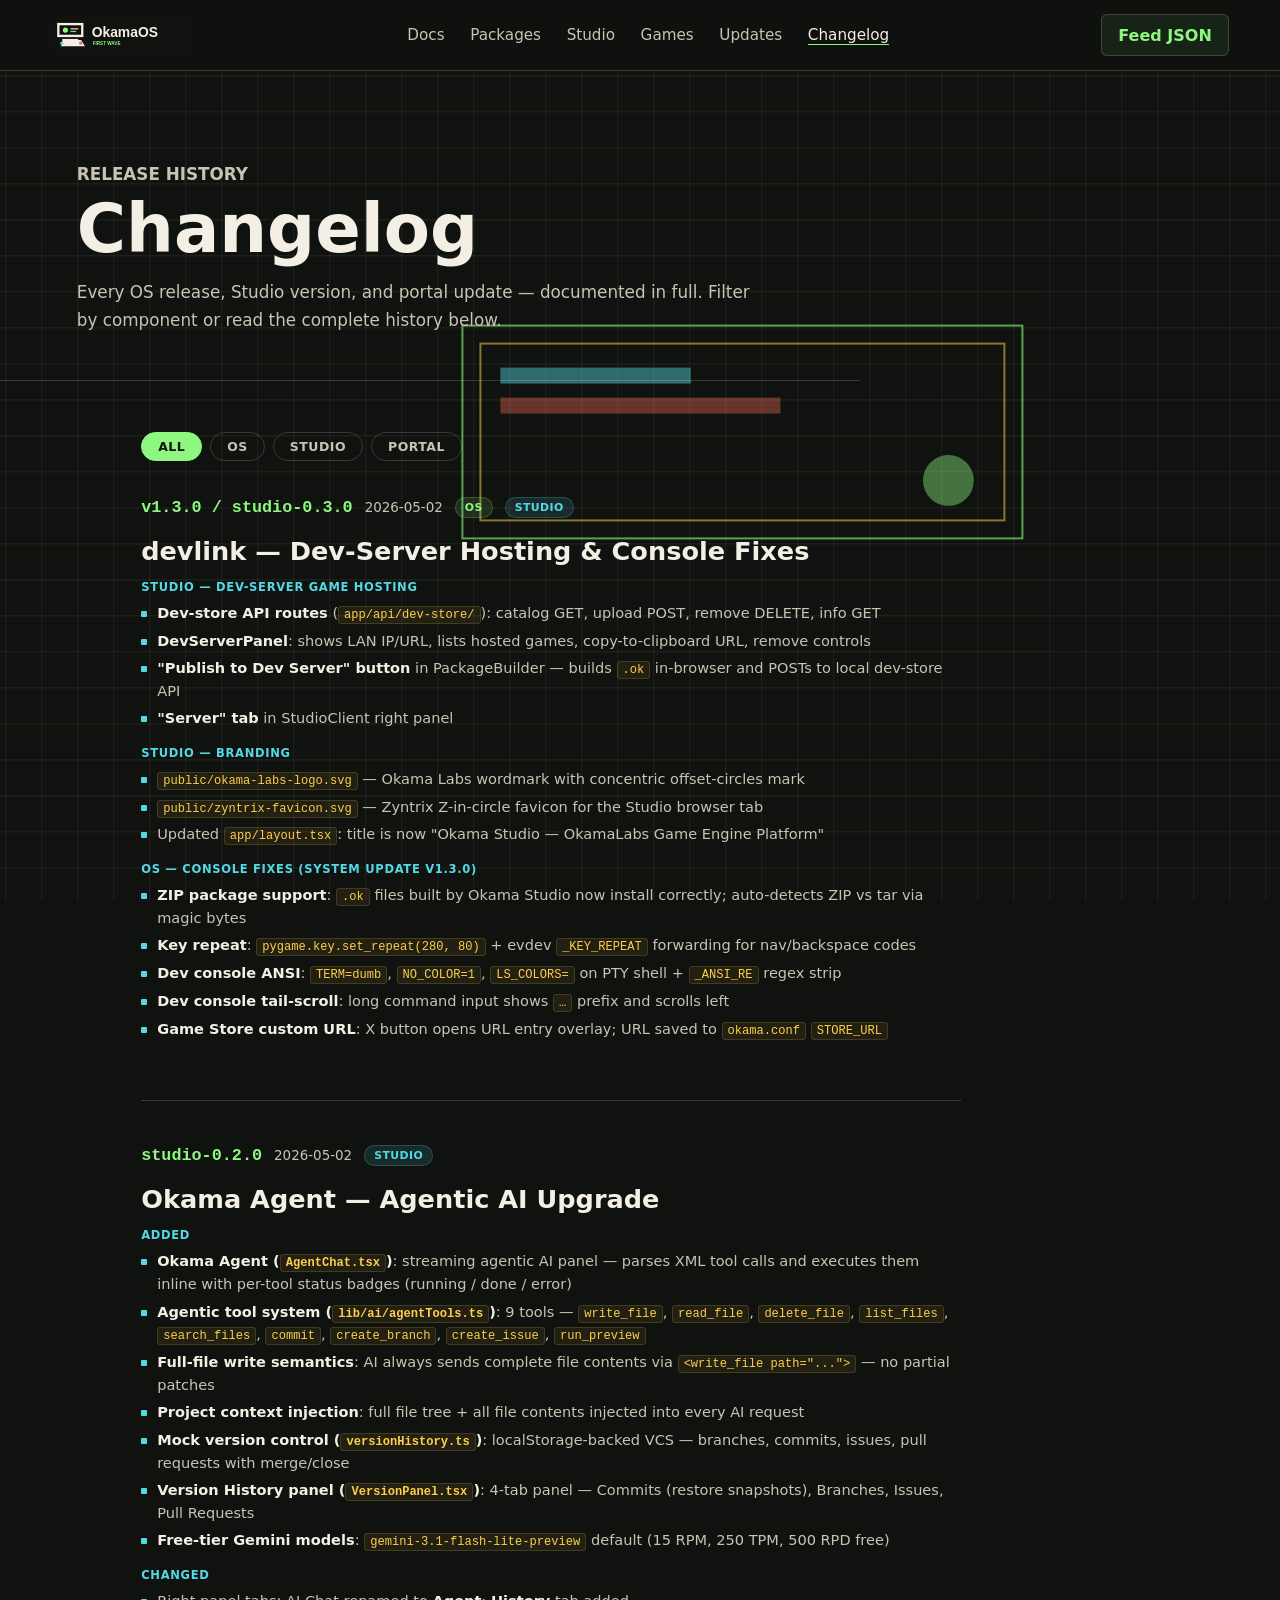
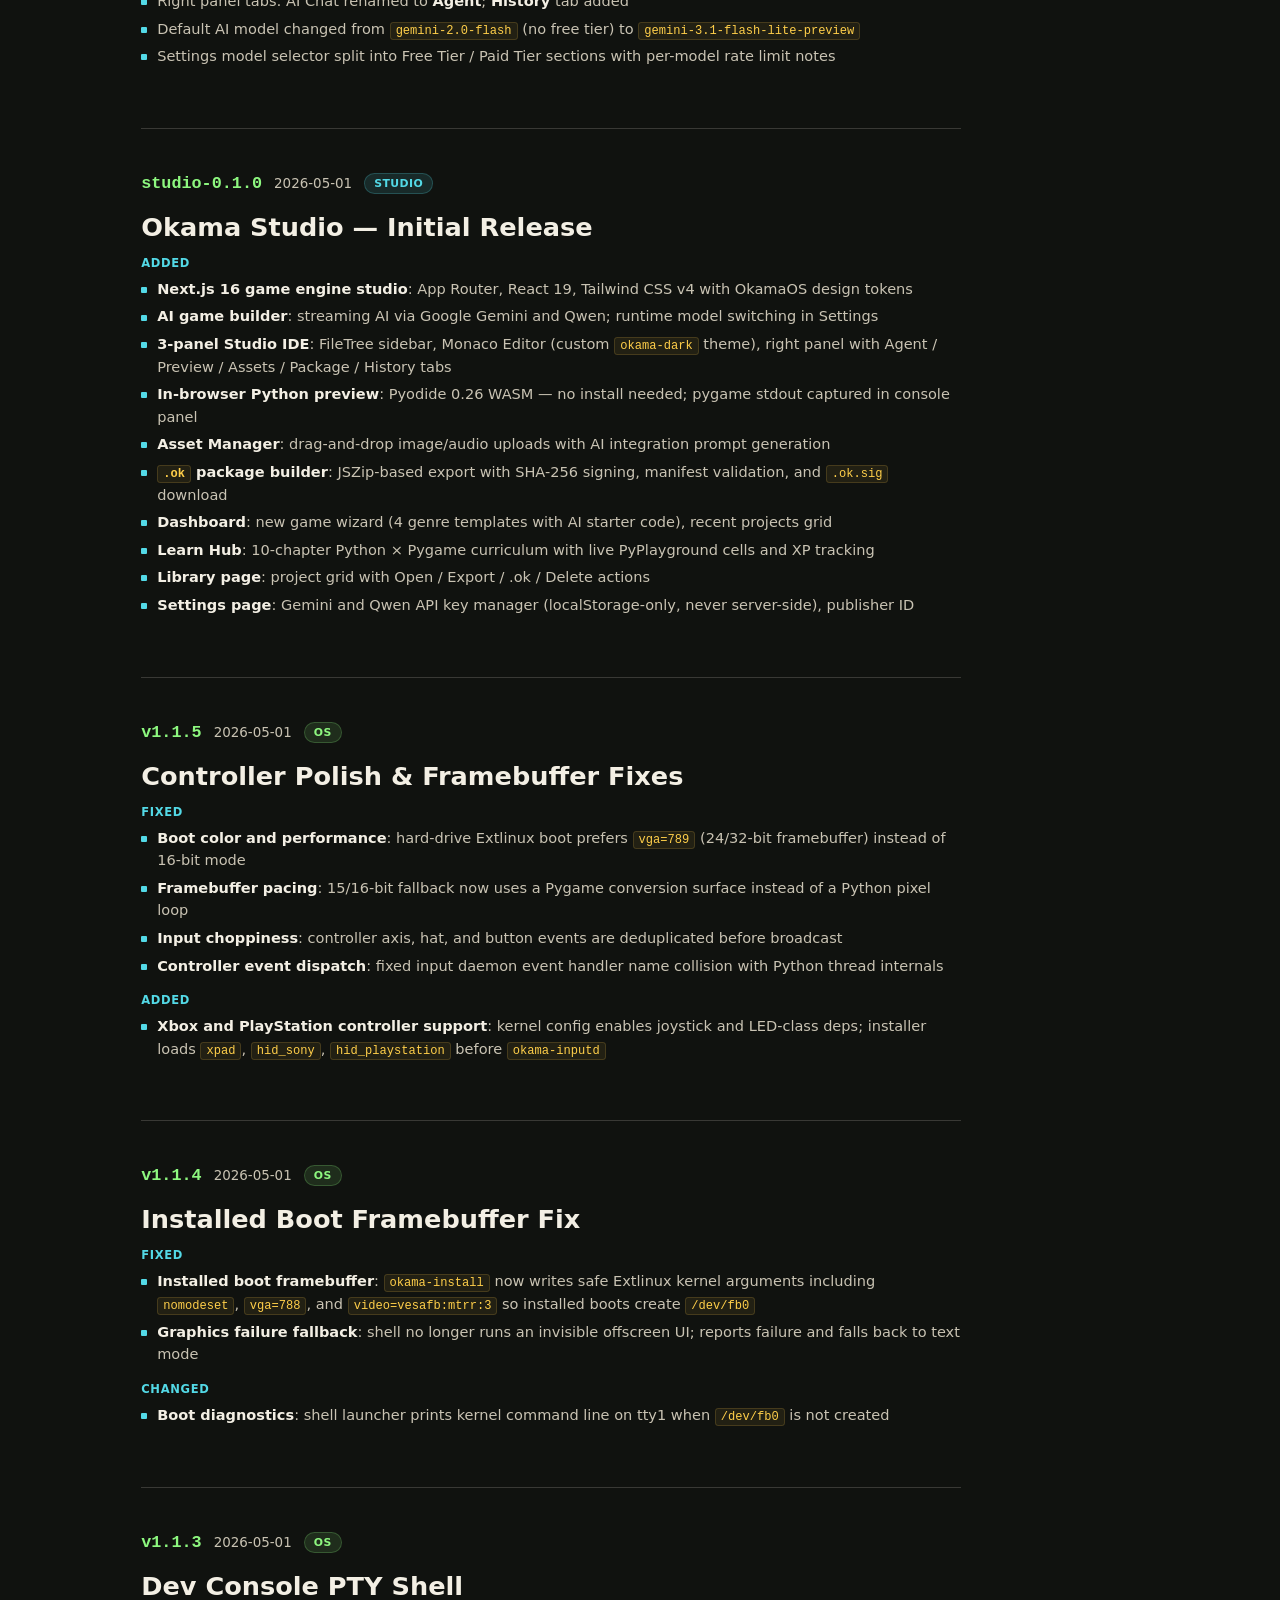
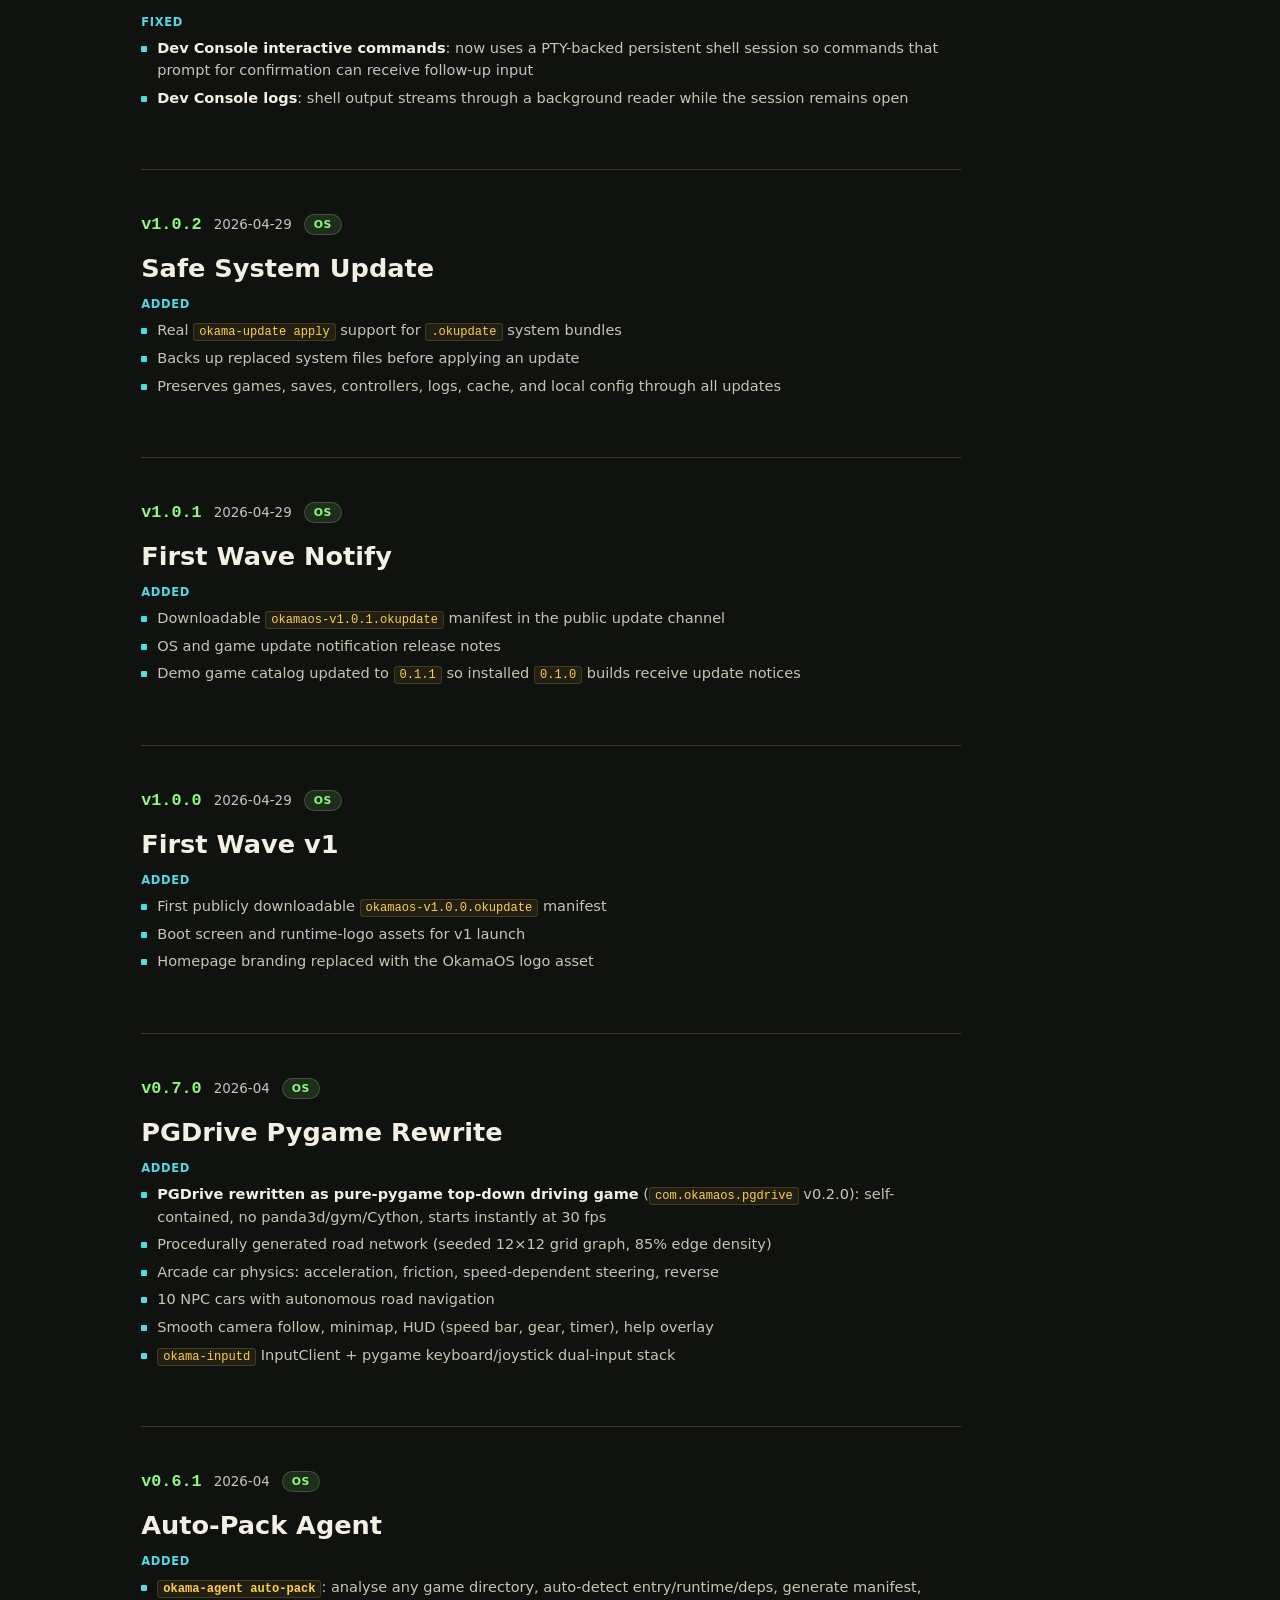
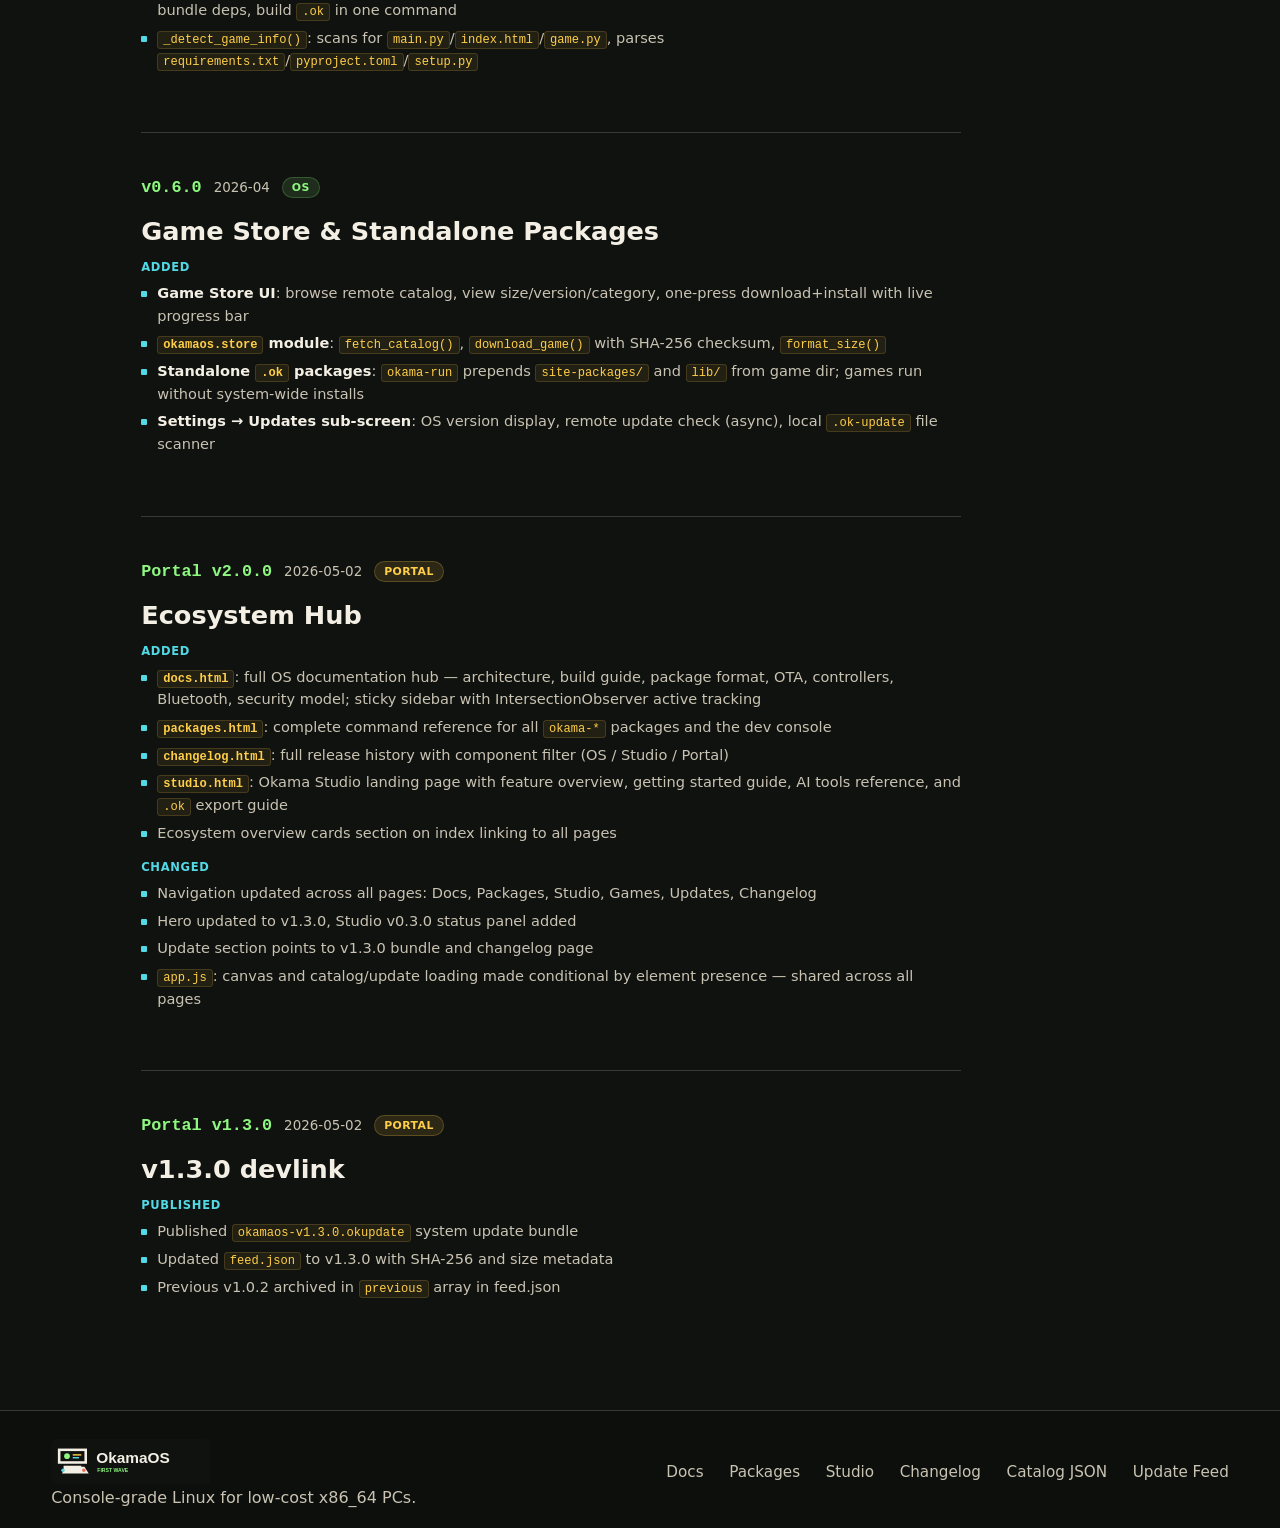
==== changelog.html @ 30e2b66b "feat: ecosystem hub v2.0.0 — docs, packages, changelog, studio, revamped index - Add docs.html: full" ====
<!doctype html>
<html lang="en">
  <head>
    <meta charset="utf-8">
    <meta name="viewport" content="width=device-width, initial-scale=1">
    <meta name="theme-color" content="#10120f">
    <meta name="description"
      content="OkamaOS full release history — OS, Studio, and portal changelog with version filter.">
    <title>OkamaOS | Changelog</title>
    <link rel="icon" href="assets/okama-mark.svg" type="image/svg+xml">
    <link rel="stylesheet" href="styles.css">
  </head>
  <body>
    <canvas id="signalCanvas" aria-hidden="true"></canvas>
    <header class="site-header">
      <a class="brand" href="index.html" aria-label="OkamaOS home">
        <img src="assets/okama-logo.svg" width="144" height="42" alt="OkamaOS">
      </a>
      <nav aria-label="Primary navigation">
        <a href="docs.html">Docs</a>
        <a href="packages.html">Packages</a>
        <a href="studio.html">Studio</a>
        <a href="index.html#games">Games</a>
        <a href="index.html#updates">Updates</a>
        <a href="changelog.html" aria-current="page">Changelog</a>
      </nav>
      <a class="header-action" href="updates/feed.json">Feed JSON</a>
    </header>

    <div class="page-hero">
      <p class="eyebrow">Release History</p>
      <h1>Changelog</h1>
      <p>Every OS release, Studio version, and portal update — documented in full. Filter by component or read the complete history below.</p>
    </div>

    <main style="padding: clamp(28px,4vw,56px) clamp(20px,4vw,64px); max-width: 1100px; margin: 0 auto;">

      <div class="changelog-filters">
        <button class="filter-btn active" data-filter="all">All</button>
        <button class="filter-btn" data-filter="os">OS</button>
        <button class="filter-btn" data-filter="studio">Studio</button>
        <button class="filter-btn" data-filter="pages">Portal</button>
      </div>

      <!-- v1.3.0 / studio-0.3.0 -->
      <div class="cl-entry" data-tags="os studio">
        <div class="cl-header">
          <span class="ver-badge">v1.3.0 / studio-0.3.0</span>
          <span class="ver-date">2026-05-02</span>
          <span class="ver-tag os">OS</span>
          <span class="ver-tag studio">Studio</span>
        </div>
        <h3>devlink — Dev-Server Hosting &amp; Console Fixes</h3>
        <div class="change-group">
          <h4>Studio — Dev-Server Game Hosting</h4>
          <ul class="change-items">
            <li><strong>Dev-store API routes</strong> (<code>app/api/dev-store/</code>): catalog GET, upload POST, remove DELETE, info GET</li>
            <li><strong>DevServerPanel</strong>: shows LAN IP/URL, lists hosted games, copy-to-clipboard URL, remove controls</li>
            <li><strong>"Publish to Dev Server" button</strong> in PackageBuilder — builds <code>.ok</code> in-browser and POSTs to local dev-store API</li>
            <li><strong>"Server" tab</strong> in StudioClient right panel</li>
          </ul>
        </div>
        <div class="change-group">
          <h4>Studio — Branding</h4>
          <ul class="change-items">
            <li><code>public/okama-labs-logo.svg</code> — Okama Labs wordmark with concentric offset-circles mark</li>
            <li><code>public/zyntrix-favicon.svg</code> — Zyntrix Z-in-circle favicon for the Studio browser tab</li>
            <li>Updated <code>app/layout.tsx</code>: title is now "Okama Studio — OkamaLabs Game Engine Platform"</li>
          </ul>
        </div>
        <div class="change-group">
          <h4>OS — Console Fixes (system update v1.3.0)</h4>
          <ul class="change-items">
            <li><strong>ZIP package support</strong>: <code>.ok</code> files built by Okama Studio now install correctly; auto-detects ZIP vs tar via magic bytes</li>
            <li><strong>Key repeat</strong>: <code>pygame.key.set_repeat(280, 80)</code> + evdev <code>_KEY_REPEAT</code> forwarding for nav/backspace codes</li>
            <li><strong>Dev console ANSI</strong>: <code>TERM=dumb</code>, <code>NO_COLOR=1</code>, <code>LS_COLORS=</code> on PTY shell + <code>_ANSI_RE</code> regex strip</li>
            <li><strong>Dev console tail-scroll</strong>: long command input shows <code>&hellip;</code> prefix and scrolls left</li>
            <li><strong>Game Store custom URL</strong>: X button opens URL entry overlay; URL saved to <code>okama.conf</code> <code>STORE_URL</code></li>
          </ul>
        </div>
      </div>

      <!-- studio-0.2.0 -->
      <div class="cl-entry" data-tags="studio">
        <div class="cl-header">
          <span class="ver-badge">studio-0.2.0</span>
          <span class="ver-date">2026-05-02</span>
          <span class="ver-tag studio">Studio</span>
        </div>
        <h3>Okama Agent — Agentic AI Upgrade</h3>
        <div class="change-group">
          <h4>Added</h4>
          <ul class="change-items">
            <li><strong>Okama Agent (<code>AgentChat.tsx</code>)</strong>: streaming agentic AI panel — parses XML tool calls and executes them inline with per-tool status badges (running / done / error)</li>
            <li><strong>Agentic tool system (<code>lib/ai/agentTools.ts</code>)</strong>: 9 tools — <code>write_file</code>, <code>read_file</code>, <code>delete_file</code>, <code>list_files</code>, <code>search_files</code>, <code>commit</code>, <code>create_branch</code>, <code>create_issue</code>, <code>run_preview</code></li>
            <li><strong>Full-file write semantics</strong>: AI always sends complete file contents via <code>&lt;write_file path="..."&gt;</code> — no partial patches</li>
            <li><strong>Project context injection</strong>: full file tree + all file contents injected into every AI request</li>
            <li><strong>Mock version control (<code>versionHistory.ts</code>)</strong>: localStorage-backed VCS — branches, commits, issues, pull requests with merge/close</li>
            <li><strong>Version History panel (<code>VersionPanel.tsx</code>)</strong>: 4-tab panel — Commits (restore snapshots), Branches, Issues, Pull Requests</li>
            <li><strong>Free-tier Gemini models</strong>: <code>gemini-3.1-flash-lite-preview</code> default (15 RPM, 250 TPM, 500 RPD free)</li>
          </ul>
        </div>
        <div class="change-group">
          <h4>Changed</h4>
          <ul class="change-items">
            <li>Right panel tabs: AI Chat renamed to <strong>Agent</strong>; <strong>History</strong> tab added</li>
            <li>Default AI model changed from <code>gemini-2.0-flash</code> (no free tier) to <code>gemini-3.1-flash-lite-preview</code></li>
            <li>Settings model selector split into Free Tier / Paid Tier sections with per-model rate limit notes</li>
          </ul>
        </div>
      </div>

      <!-- studio-0.1.0 -->
      <div class="cl-entry" data-tags="studio">
        <div class="cl-header">
          <span class="ver-badge">studio-0.1.0</span>
          <span class="ver-date">2026-05-01</span>
          <span class="ver-tag studio">Studio</span>
        </div>
        <h3>Okama Studio — Initial Release</h3>
        <div class="change-group">
          <h4>Added</h4>
          <ul class="change-items">
            <li><strong>Next.js 16 game engine studio</strong>: App Router, React 19, Tailwind CSS v4 with OkamaOS design tokens</li>
            <li><strong>AI game builder</strong>: streaming AI via Google Gemini and Qwen; runtime model switching in Settings</li>
            <li><strong>3-panel Studio IDE</strong>: FileTree sidebar, Monaco Editor (custom <code>okama-dark</code> theme), right panel with Agent / Preview / Assets / Package / History tabs</li>
            <li><strong>In-browser Python preview</strong>: Pyodide 0.26 WASM — no install needed; pygame stdout captured in console panel</li>
            <li><strong>Asset Manager</strong>: drag-and-drop image/audio uploads with AI integration prompt generation</li>
            <li><strong><code>.ok</code> package builder</strong>: JSZip-based export with SHA-256 signing, manifest validation, and <code>.ok.sig</code> download</li>
            <li><strong>Dashboard</strong>: new game wizard (4 genre templates with AI starter code), recent projects grid</li>
            <li><strong>Learn Hub</strong>: 10-chapter Python &times; Pygame curriculum with live PyPlayground cells and XP tracking</li>
            <li><strong>Library page</strong>: project grid with Open / Export / .ok / Delete actions</li>
            <li><strong>Settings page</strong>: Gemini and Qwen API key manager (localStorage-only, never server-side), publisher ID</li>
          </ul>
        </div>
      </div>

      <!-- v1.1.5 -->
      <div class="cl-entry" data-tags="os">
        <div class="cl-header">
          <span class="ver-badge">v1.1.5</span>
          <span class="ver-date">2026-05-01</span>
          <span class="ver-tag os">OS</span>
        </div>
        <h3>Controller Polish &amp; Framebuffer Fixes</h3>
        <div class="change-group">
          <h4>Fixed</h4>
          <ul class="change-items">
            <li><strong>Boot color and performance</strong>: hard-drive Extlinux boot prefers <code>vga=789</code> (24/32-bit framebuffer) instead of 16-bit mode</li>
            <li><strong>Framebuffer pacing</strong>: 15/16-bit fallback now uses a Pygame conversion surface instead of a Python pixel loop</li>
            <li><strong>Input choppiness</strong>: controller axis, hat, and button events are deduplicated before broadcast</li>
            <li><strong>Controller event dispatch</strong>: fixed input daemon event handler name collision with Python thread internals</li>
          </ul>
        </div>
        <div class="change-group">
          <h4>Added</h4>
          <ul class="change-items">
            <li><strong>Xbox and PlayStation controller support</strong>: kernel config enables joystick and LED-class deps; installer loads <code>xpad</code>, <code>hid_sony</code>, <code>hid_playstation</code> before <code>okama-inputd</code></li>
          </ul>
        </div>
      </div>

      <!-- v1.1.4 -->
      <div class="cl-entry" data-tags="os">
        <div class="cl-header">
          <span class="ver-badge">v1.1.4</span>
          <span class="ver-date">2026-05-01</span>
          <span class="ver-tag os">OS</span>
        </div>
        <h3>Installed Boot Framebuffer Fix</h3>
        <div class="change-group">
          <h4>Fixed</h4>
          <ul class="change-items">
            <li><strong>Installed boot framebuffer</strong>: <code>okama-install</code> now writes safe Extlinux kernel arguments including <code>nomodeset</code>, <code>vga=788</code>, and <code>video=vesafb:mtrr:3</code> so installed boots create <code>/dev/fb0</code></li>
            <li><strong>Graphics failure fallback</strong>: shell no longer runs an invisible offscreen UI; reports failure and falls back to text mode</li>
          </ul>
        </div>
        <div class="change-group">
          <h4>Changed</h4>
          <ul class="change-items">
            <li><strong>Boot diagnostics</strong>: shell launcher prints kernel command line on tty1 when <code>/dev/fb0</code> is not created</li>
          </ul>
        </div>
      </div>

      <!-- v1.1.3 -->
      <div class="cl-entry" data-tags="os">
        <div class="cl-header">
          <span class="ver-badge">v1.1.3</span>
          <span class="ver-date">2026-05-01</span>
          <span class="ver-tag os">OS</span>
        </div>
        <h3>Dev Console PTY Shell</h3>
        <div class="change-group">
          <h4>Fixed</h4>
          <ul class="change-items">
            <li><strong>Dev Console interactive commands</strong>: now uses a PTY-backed persistent shell session so commands that prompt for confirmation can receive follow-up input</li>
            <li><strong>Dev Console logs</strong>: shell output streams through a background reader while the session remains open</li>
          </ul>
        </div>
      </div>

      <!-- v1.0.2 -->
      <div class="cl-entry" data-tags="os">
        <div class="cl-header">
          <span class="ver-badge">v1.0.2</span>
          <span class="ver-date">2026-04-29</span>
          <span class="ver-tag os">OS</span>
        </div>
        <h3>Safe System Update</h3>
        <div class="change-group">
          <h4>Added</h4>
          <ul class="change-items">
            <li>Real <code>okama-update apply</code> support for <code>.okupdate</code> system bundles</li>
            <li>Backs up replaced system files before applying an update</li>
            <li>Preserves games, saves, controllers, logs, cache, and local config through all updates</li>
          </ul>
        </div>
      </div>

      <!-- v1.0.1 -->
      <div class="cl-entry" data-tags="os">
        <div class="cl-header">
          <span class="ver-badge">v1.0.1</span>
          <span class="ver-date">2026-04-29</span>
          <span class="ver-tag os">OS</span>
        </div>
        <h3>First Wave Notify</h3>
        <div class="change-group">
          <h4>Added</h4>
          <ul class="change-items">
            <li>Downloadable <code>okamaos-v1.0.1.okupdate</code> manifest in the public update channel</li>
            <li>OS and game update notification release notes</li>
            <li>Demo game catalog updated to <code>0.1.1</code> so installed <code>0.1.0</code> builds receive update notices</li>
          </ul>
        </div>
      </div>

      <!-- v1.0.0 -->
      <div class="cl-entry" data-tags="os">
        <div class="cl-header">
          <span class="ver-badge">v1.0.0</span>
          <span class="ver-date">2026-04-29</span>
          <span class="ver-tag os">OS</span>
        </div>
        <h3>First Wave v1</h3>
        <div class="change-group">
          <h4>Added</h4>
          <ul class="change-items">
            <li>First publicly downloadable <code>okamaos-v1.0.0.okupdate</code> manifest</li>
            <li>Boot screen and runtime-logo assets for v1 launch</li>
            <li>Homepage branding replaced with the OkamaOS logo asset</li>
          </ul>
        </div>
      </div>

      <!-- v0.7.0 -->
      <div class="cl-entry" data-tags="os">
        <div class="cl-header">
          <span class="ver-badge">v0.7.0</span>
          <span class="ver-date">2026-04</span>
          <span class="ver-tag os">OS</span>
        </div>
        <h3>PGDrive Pygame Rewrite</h3>
        <div class="change-group">
          <h4>Added</h4>
          <ul class="change-items">
            <li><strong>PGDrive rewritten as pure-pygame top-down driving game</strong> (<code>com.okamaos.pgdrive</code> v0.2.0): self-contained, no panda3d/gym/Cython, starts instantly at 30 fps</li>
            <li>Procedurally generated road network (seeded 12&times;12 grid graph, 85% edge density)</li>
            <li>Arcade car physics: acceleration, friction, speed-dependent steering, reverse</li>
            <li>10 NPC cars with autonomous road navigation</li>
            <li>Smooth camera follow, minimap, HUD (speed bar, gear, timer), help overlay</li>
            <li><code>okama-inputd</code> InputClient + pygame keyboard/joystick dual-input stack</li>
          </ul>
        </div>
      </div>

      <!-- v0.6.1 -->
      <div class="cl-entry" data-tags="os">
        <div class="cl-header">
          <span class="ver-badge">v0.6.1</span>
          <span class="ver-date">2026-04</span>
          <span class="ver-tag os">OS</span>
        </div>
        <h3>Auto-Pack Agent</h3>
        <div class="change-group">
          <h4>Added</h4>
          <ul class="change-items">
            <li><strong><code>okama-agent auto-pack</code></strong>: analyse any game directory, auto-detect entry/runtime/deps, generate manifest, bundle deps, build <code>.ok</code> in one command</li>
            <li><code>_detect_game_info()</code>: scans for <code>main.py</code>/<code>index.html</code>/<code>game.py</code>, parses <code>requirements.txt</code>/<code>pyproject.toml</code>/<code>setup.py</code></li>
          </ul>
        </div>
      </div>

      <!-- v0.6.0 -->
      <div class="cl-entry" data-tags="os">
        <div class="cl-header">
          <span class="ver-badge">v0.6.0</span>
          <span class="ver-date">2026-04</span>
          <span class="ver-tag os">OS</span>
        </div>
        <h3>Game Store &amp; Standalone Packages</h3>
        <div class="change-group">
          <h4>Added</h4>
          <ul class="change-items">
            <li><strong>Game Store UI</strong>: browse remote catalog, view size/version/category, one-press download+install with live progress bar</li>
            <li><strong><code>okamaos.store</code> module</strong>: <code>fetch_catalog()</code>, <code>download_game()</code> with SHA-256 checksum, <code>format_size()</code></li>
            <li><strong>Standalone <code>.ok</code> packages</strong>: <code>okama-run</code> prepends <code>site-packages/</code> and <code>lib/</code> from game dir; games run without system-wide installs</li>
            <li><strong>Settings &rarr; Updates sub-screen</strong>: OS version display, remote update check (async), local <code>.ok-update</code> file scanner</li>
          </ul>
        </div>
      </div>

      <!-- Portal entries -->
      <div class="cl-entry" data-tags="pages">
        <div class="cl-header">
          <span class="ver-badge">Portal v2.0.0</span>
          <span class="ver-date">2026-05-02</span>
          <span class="ver-tag pages">Portal</span>
        </div>
        <h3>Ecosystem Hub</h3>
        <div class="change-group">
          <h4>Added</h4>
          <ul class="change-items">
            <li><strong><code>docs.html</code></strong>: full OS documentation hub — architecture, build guide, package format, OTA, controllers, Bluetooth, security model; sticky sidebar with IntersectionObserver active tracking</li>
            <li><strong><code>packages.html</code></strong>: complete command reference for all <code>okama-*</code> packages and the dev console</li>
            <li><strong><code>changelog.html</code></strong>: full release history with component filter (OS / Studio / Portal)</li>
            <li><strong><code>studio.html</code></strong>: Okama Studio landing page with feature overview, getting started guide, AI tools reference, and <code>.ok</code> export guide</li>
            <li>Ecosystem overview cards section on index linking to all pages</li>
          </ul>
        </div>
        <div class="change-group">
          <h4>Changed</h4>
          <ul class="change-items">
            <li>Navigation updated across all pages: Docs, Packages, Studio, Games, Updates, Changelog</li>
            <li>Hero updated to v1.3.0, Studio v0.3.0 status panel added</li>
            <li>Update section points to v1.3.0 bundle and changelog page</li>
            <li><code>app.js</code>: canvas and catalog/update loading made conditional by element presence — shared across all pages</li>
          </ul>
        </div>
      </div>

      <div class="cl-entry" data-tags="pages">
        <div class="cl-header">
          <span class="ver-badge">Portal v1.3.0</span>
          <span class="ver-date">2026-05-02</span>
          <span class="ver-tag pages">Portal</span>
        </div>
        <h3>v1.3.0 devlink</h3>
        <div class="change-group">
          <h4>Published</h4>
          <ul class="change-items">
            <li>Published <code>okamaos-v1.3.0.okupdate</code> system update bundle</li>
            <li>Updated <code>feed.json</code> to v1.3.0 with SHA-256 and size metadata</li>
            <li>Previous v1.0.2 archived in <code>previous</code> array in feed.json</li>
          </ul>
        </div>
      </div>

    </main>

    <footer class="site-footer">
      <div>
        <img class="footer-logo" src="assets/okama-logo.svg" width="160" height="46" alt="OkamaOS">
        <span>Console-grade Linux for low-cost x86_64 PCs.</span>
      </div>
      <nav aria-label="Footer navigation">
        <a href="docs.html">Docs</a>
        <a href="packages.html">Packages</a>
        <a href="studio.html">Studio</a>
        <a href="changelog.html">Changelog</a>
        <a href="catalog/apps.json">Catalog JSON</a>
        <a href="updates/feed.json">Update Feed</a>
      </nav>
    </footer>

    <script src="app.js"></script>
    <script>
      (function () {
        const btns = document.querySelectorAll(".filter-btn");
        const entries = document.querySelectorAll(".cl-entry");
        btns.forEach((btn) => {
          btn.addEventListener("click", () => {
            btns.forEach((b) => b.classList.remove("active"));
            btn.classList.add("active");
            const f = btn.dataset.filter;
            entries.forEach((e) => {
              const tags = (e.dataset.tags || "").split(" ");
              e.style.display = f === "all" || tags.includes(f) ? "" : "none";
            });
          });
        });
      })();
    </script>
  </body>
</html>
---- styles.css ----
:root {
  color-scheme: dark;
  --ink: #10120f;
  --ink-soft: #181a16;
  --paper: #f3efe4;
  --muted: #c9c3b3;
  --line: rgba(243, 239, 228, 0.18);
  --green: #8df77f;
  --yellow: #ffcf4a;
  --cyan: #53d9e6;
  --coral: #f26d5b;
  --shadow: rgba(0, 0, 0, 0.35);
  font-family:
    Inter, ui-sans-serif, system-ui, -apple-system, BlinkMacSystemFont, "Segoe UI",
    sans-serif;
  letter-spacing: 0;
}

* {
  box-sizing: border-box;
}

html {
  scroll-behavior: smooth;
}

body {
  margin: 0;
  background: var(--ink);
  color: var(--paper);
  min-width: 320px;
}

a {
  color: inherit;
}

#signalCanvas {
  position: fixed;
  inset: 0;
  z-index: -2;
  width: 100%;
  height: 100%;
  background:
    linear-gradient(180deg, rgba(16, 18, 15, 0.48), #10120f 82%),
    #10120f;
}

body::before {
  content: "";
  position: fixed;
  inset: 0;
  z-index: -1;
  pointer-events: none;
  background:
    repeating-linear-gradient(
      180deg,
      rgba(243, 239, 228, 0.045) 0,
      rgba(243, 239, 228, 0.045) 1px,
      transparent 1px,
      transparent 5px
    );
  mix-blend-mode: soft-light;
}

.site-header {
  position: sticky;
  top: 0;
  z-index: 20;
  display: flex;
  align-items: center;
  justify-content: space-between;
  gap: 18px;
  padding: 14px clamp(18px, 4vw, 56px);
  background: rgba(16, 18, 15, 0.82);
  border-bottom: 1px solid var(--line);
  backdrop-filter: blur(16px);
}

.brand,
.site-header nav,
.site-footer nav,
.hero-actions,
.inline-actions {
  display: flex;
  align-items: center;
}

.brand {
  gap: 10px;
  text-decoration: none;
  font-weight: 800;
  min-width: max-content;
}

.brand img {
  width: 144px;
  height: auto;
  border-radius: 6px;
}

.site-header nav,
.site-footer nav {
  gap: clamp(12px, 2vw, 26px);
  color: var(--muted);
  font-size: 0.95rem;
}

.site-header nav a,
.site-footer nav a,
.text-link {
  text-decoration: none;
  border-bottom: 1px solid transparent;
}

.site-header nav a:hover,
.site-footer nav a:hover,
.text-link:hover {
  color: var(--paper);
  border-bottom-color: currentColor;
}

.header-action,
.button {
  display: inline-flex;
  align-items: center;
  justify-content: center;
  min-height: 42px;
  padding: 0 16px;
  border-radius: 6px;
  text-decoration: none;
  font-weight: 800;
  border: 1px solid var(--line);
  white-space: nowrap;
}

.header-action {
  color: var(--green);
  background: rgba(141, 247, 127, 0.08);
}

.button.primary {
  color: #12120e;
  background: var(--green);
  border-color: var(--green);
}

.button.secondary {
  color: var(--paper);
  background: rgba(243, 239, 228, 0.08);
}

.button[aria-disabled="true"] {
  color: var(--muted);
  pointer-events: none;
  background: rgba(243, 239, 228, 0.06);
}

.hero {
  min-height: 92vh;
  display: grid;
  grid-template-columns: minmax(0, 1fr) minmax(260px, 360px);
  align-items: center;
  gap: clamp(28px, 6vw, 82px);
  padding: clamp(70px, 12vh, 132px) clamp(18px, 6vw, 88px) 8vh;
}

.hero-copy {
  max-width: 810px;
}

.eyebrow {
  margin: 0 0 12px;
  color: var(--green);
  font-size: 0.82rem;
  font-weight: 900;
  text-transform: uppercase;
}

h1,
h2,
h3,
p {
  overflow-wrap: anywhere;
}

h1 {
  margin: 0;
  font-size: clamp(3.25rem, 10.4vw, 8.8rem);
  line-height: 0.9;
  overflow-wrap: normal;
  word-break: keep-all;
}

.hero-logo-title img {
  display: block;
  width: min(560px, 100%);
  height: auto;
  border-radius: 8px;
}

h2 {
  margin: 0;
  font-size: clamp(2rem, 5vw, 4.7rem);
  line-height: 0.98;
}

h3 {
  margin: 12px 0 8px;
  font-size: 1.05rem;
}

.hero-text {
  max-width: 690px;
  margin: 22px 0 0;
  color: var(--paper);
  font-size: clamp(1.05rem, 2vw, 1.42rem);
  line-height: 1.55;
}

.hero-actions,
.inline-actions {
  gap: 12px;
  flex-wrap: wrap;
  margin-top: 28px;
}

.hero-panel,
.update-card,
.catalog-card,
.creator-steps article {
  border: 1px solid var(--line);
  border-radius: 8px;
  background: rgba(24, 26, 22, 0.82);
  box-shadow: 0 18px 50px var(--shadow);
}

.hero-panel {
  align-self: end;
  display: grid;
  gap: 1px;
  overflow: hidden;
}

.hero-panel div {
  padding: 18px;
  background: rgba(243, 239, 228, 0.055);
}

.panel-label,
.meta-label {
  display: block;
  margin-bottom: 6px;
  color: var(--muted);
  font-size: 0.78rem;
  text-transform: uppercase;
}

.hero-panel strong {
  font-size: 1.12rem;
}

.band {
  background: var(--ink);
  border-top: 1px solid var(--line);
}

.intro-band {
  background: var(--paper);
  color: var(--ink);
}

.intro-band .eyebrow {
  color: #3c7d28;
}

.section-inner {
  width: min(1180px, calc(100% - 36px));
  margin: 0 auto;
  padding: clamp(56px, 9vw, 104px) 0;
}

.intro-grid,
.split-grid,
.creator-grid {
  display: grid;
  grid-template-columns: 0.9fr 1.1fr;
  gap: clamp(28px, 6vw, 76px);
  align-items: start;
}

.intro-grid p,
.split-grid p {
  margin: 0;
  color: rgba(16, 18, 15, 0.78);
  font-size: 1.06rem;
  line-height: 1.7;
}

.split-band {
  background: #17140f;
}

.split-grid p {
  color: var(--muted);
  margin-top: 18px;
}

.section-heading {
  display: flex;
  justify-content: space-between;
  align-items: end;
  gap: 24px;
  margin-bottom: 30px;
}

.text-link {
  color: var(--yellow);
  font-weight: 800;
  white-space: nowrap;
}

.catalog-grid {
  display: grid;
  grid-template-columns: repeat(auto-fit, minmax(260px, 1fr));
  gap: 16px;
}

.catalog-card {
  display: flex;
  flex-direction: column;
  min-height: 300px;
  padding: 18px;
}

.catalog-card.featured {
  border-color: rgba(141, 247, 127, 0.48);
}

.status-row,
.card-meta {
  display: flex;
  align-items: center;
  justify-content: space-between;
  gap: 12px;
}

.status-pill {
  display: inline-flex;
  align-items: center;
  min-height: 28px;
  padding: 0 10px;
  border-radius: 999px;
  color: #10120f;
  background: var(--yellow);
  font-size: 0.78rem;
  font-weight: 900;
  text-transform: uppercase;
}

.status-pill.available {
  background: var(--green);
}

.status-pill.coming-soon {
  background: var(--coral);
}

.catalog-card p {
  color: var(--muted);
  line-height: 1.62;
}

.catalog-card .description {
  flex: 1;
}

.card-meta {
  color: var(--muted);
  font-size: 0.9rem;
  border-top: 1px solid var(--line);
  padding-top: 14px;
  margin-top: 14px;
}

.download-row {
  display: flex;
  gap: 10px;
  flex-wrap: wrap;
  margin-top: 18px;
}

.update-card {
  padding: 20px;
  min-height: 330px;
}

.update-card h3 {
  font-size: clamp(1.45rem, 3vw, 2.4rem);
  line-height: 1.05;
  margin-top: 0;
}

.update-list {
  display: grid;
  gap: 10px;
  margin: 20px 0 0;
  padding: 0;
  list-style: none;
}

.update-list li {
  padding-left: 18px;
  position: relative;
  color: var(--muted);
  line-height: 1.5;
}

.update-list li::before {
  content: "";
  position: absolute;
  left: 0;
  top: 0.7em;
  width: 7px;
  height: 7px;
  background: var(--cyan);
}

.creator-band {
  background: var(--ink-soft);
}

.creator-steps {
  display: grid;
  grid-template-columns: repeat(3, minmax(0, 1fr));
  gap: 14px;
}

.creator-steps article {
  min-height: 180px;
  padding: 18px;
}

.creator-steps span {
  color: var(--cyan);
  font-weight: 900;
}

.creator-steps p {
  color: var(--muted);
  line-height: 1.55;
}

.site-footer {
  display: flex;
  align-items: center;
  justify-content: space-between;
  gap: 24px;
  padding: 28px clamp(18px, 4vw, 56px);
  border-top: 1px solid var(--line);
  background: #0d0f0c;
  color: var(--muted);
}

.site-footer div {
  display: grid;
  gap: 4px;
}

.footer-logo {
  width: 160px;
  height: auto;
  border-radius: 6px;
}

@media (max-width: 860px) {
  .site-header {
    align-items: flex-start;
    flex-wrap: wrap;
  }

  .site-header nav {
    order: 3;
    width: 100%;
    justify-content: space-between;
  }

  .hero,
  .intro-grid,
  .split-grid,
  .creator-grid {
    grid-template-columns: 1fr;
  }

  .hero {
    min-height: auto;
    padding-top: 86px;
  }

  .hero-panel {
    align-self: stretch;
  }

  .creator-steps {
    grid-template-columns: 1fr;
  }

  .section-heading,
  .site-footer {
    align-items: flex-start;
    flex-direction: column;
  }
}

@media (max-width: 520px) {
  .site-header {
    gap: 12px;
  }

  .header-action,
  .button {
    width: 100%;
  }

  .hero-actions,
  .inline-actions,
  .download-row {
    width: 100%;
  }

  .catalog-card,
  .update-card,
  .creator-steps article {
    padding: 16px;
  }
}

/* ─── Active nav indicator ─── */
.site-header nav a[aria-current="page"] {
  color: var(--paper);
  border-bottom: 1px solid var(--green);
}

/* ─── Inner page hero ─── */
.page-hero {
  padding: clamp(64px, 10vh, 100px) clamp(18px, 6vw, 88px) clamp(32px, 5vh, 52px);
  border-bottom: 1px solid var(--line);
  max-width: 860px;
}
.page-hero h1 {
  font-size: clamp(2.2rem, 6vw, 4.2rem);
  line-height: 0.96;
  margin: 8px 0 18px;
}
.page-hero p {
  max-width: 680px;
  color: var(--muted);
  font-size: 1.05rem;
  line-height: 1.65;
  margin: 0;
}

/* ─── Ecosystem grid (index) ─── */
.eco-grid {
  display: grid;
  grid-template-columns: repeat(auto-fit, minmax(220px, 1fr));
  gap: 14px;
  margin-top: 36px;
}
.eco-card {
  display: flex;
  flex-direction: column;
  padding: 20px;
  border: 1px solid var(--line);
  border-radius: 8px;
  background: rgba(24, 26, 22, 0.82);
  text-decoration: none;
  color: var(--paper);
  transition: border-color 0.14s, background 0.14s;
}
.eco-card:hover {
  border-color: rgba(141, 247, 127, 0.44);
  background: rgba(24, 26, 22, 0.97);
}
.eco-card-icon {
  display: inline-block;
  margin-bottom: 12px;
  color: var(--green);
  font-weight: 900;
  font-size: 0.78rem;
  letter-spacing: 0.06em;
  text-transform: uppercase;
  font-family: "JetBrains Mono", "Fira Code", ui-monospace, monospace;
}
.eco-card h3 {
  margin: 0 0 8px;
  font-size: 1.0rem;
  font-weight: 900;
}
.eco-card p {
  margin: 0;
  color: var(--muted);
  font-size: 0.88rem;
  line-height: 1.55;
  flex: 1;
}
.eco-link {
  display: block;
  margin-top: 16px;
  color: var(--green);
  font-size: 0.8rem;
  font-weight: 900;
  text-transform: uppercase;
  letter-spacing: 0.04em;
}

/* ─── Inline code ─── */
code {
  font-family: "JetBrains Mono", "Fira Code", ui-monospace, monospace;
  background: rgba(141, 247, 127, 0.08);
  border: 1px solid rgba(141, 247, 127, 0.16);
  border-radius: 3px;
  padding: 1px 5px;
  font-size: 0.87em;
  color: var(--green);
}

/* ─── Code block ─── */
pre.code-block {
  background: rgba(8, 10, 8, 0.97);
  border: 1px solid var(--line);
  border-radius: 6px;
  padding: 18px 20px;
  overflow-x: auto;
  color: var(--paper);
  font-family: "JetBrains Mono", "Fira Code", ui-monospace, monospace;
  font-size: 0.86rem;
  line-height: 1.65;
  margin: 18px 0;
  tab-size: 2;
}
.code-label {
  display: inline-block;
  padding: 3px 10px;
  background: var(--line);
  border-radius: 4px 4px 0 0;
  font-size: 0.72rem;
  font-weight: 900;
  text-transform: uppercase;
  letter-spacing: 0.04em;
  color: var(--muted);
  margin-bottom: -1px;
}

/* ─── Doc table ─── */
.doc-table {
  width: 100%;
  border-collapse: collapse;
  font-size: 0.9rem;
  margin: 18px 0;
}
.doc-table th {
  text-align: left;
  padding: 8px 12px;
  color: var(--muted);
  font-size: 0.74rem;
  text-transform: uppercase;
  font-weight: 900;
  letter-spacing: 0.05em;
  border-bottom: 1px solid var(--line);
  white-space: nowrap;
}
.doc-table td {
  padding: 9px 12px;
  border-bottom: 1px solid rgba(243, 239, 228, 0.055);
  color: var(--paper);
  line-height: 1.5;
  vertical-align: top;
}
.doc-table td code {
  background: none;
  border: none;
  padding: 0;
  color: var(--cyan);
  font-size: 0.86em;
}
.doc-table tr:last-child td {
  border-bottom: none;
}

/* ─── Documentation layout ─── */
.docs-wrap {
  display: grid;
  grid-template-columns: 216px 1fr;
  align-items: start;
}
.docs-sidebar {
  position: sticky;
  top: 57px;
  height: calc(100vh - 57px);
  overflow-y: auto;
  padding: 28px 0 28px 0;
  border-right: 1px solid var(--line);
}
.docs-nav-label {
  display: block;
  padding: 14px 20px 6px 20px;
  font-size: 0.7rem;
  font-weight: 900;
  text-transform: uppercase;
  letter-spacing: 0.07em;
  color: rgba(201, 195, 179, 0.5);
}
.docs-nav-label:first-child {
  padding-top: 0;
}
.docs-nav a {
  display: block;
  padding: 6px 20px;
  color: var(--muted);
  text-decoration: none;
  font-size: 0.9rem;
  border-left: 2px solid transparent;
  transition: color 0.12s, border-color 0.12s, padding 0.12s;
}
.docs-nav a:hover,
.docs-nav a.active {
  color: var(--paper);
  border-left-color: var(--green);
  padding-left: 28px;
}
.docs-main {
  padding: clamp(28px, 4vw, 56px) clamp(20px, 4vw, 64px);
}
.doc-section {
  padding-bottom: clamp(36px, 6vw, 64px);
  border-bottom: 1px solid var(--line);
  margin-bottom: clamp(36px, 6vw, 64px);
  max-width: 820px;
}
.doc-section:last-child {
  border-bottom: none;
  margin-bottom: 0;
}
.doc-section h2 {
  font-size: clamp(1.6rem, 3.5vw, 2.6rem);
  margin-bottom: 10px;
}
.doc-section h3 {
  font-size: 1.02rem;
  color: var(--cyan);
  font-weight: 900;
  margin: 28px 0 8px;
  text-transform: uppercase;
  letter-spacing: 0.04em;
}
.doc-section p {
  color: var(--muted);
  line-height: 1.72;
  margin: 10px 0;
}
.doc-section ul,
.doc-section ol {
  padding-left: 20px;
  color: var(--muted);
  line-height: 1.7;
  margin: 10px 0;
}
.doc-section li {
  margin-bottom: 4px;
}
.doc-section strong {
  color: var(--paper);
}

/* ─── Packages page ─── */
.pkg-overview-grid {
  display: grid;
  grid-template-columns: repeat(auto-fit, minmax(176px, 1fr));
  gap: 10px;
  margin-bottom: 48px;
}
.pkg-quick {
  display: block;
  padding: 13px 16px;
  border: 1px solid var(--line);
  border-radius: 6px;
  background: rgba(24, 26, 22, 0.8);
  text-decoration: none;
  transition: border-color 0.12s;
}
.pkg-quick:hover {
  border-color: var(--cyan);
}
.pkg-quick h4 {
  margin: 0 0 4px;
  font-size: 0.88rem;
  color: var(--cyan);
  font-family: "JetBrains Mono", "Fira Code", ui-monospace, monospace;
  font-weight: 700;
}
.pkg-quick p {
  margin: 0;
  font-size: 0.8rem;
  color: var(--muted);
  line-height: 1.4;
}
.pkg-section {
  padding-bottom: clamp(32px, 5vw, 56px);
  border-bottom: 1px solid var(--line);
  margin-bottom: clamp(32px, 5vw, 56px);
  max-width: 820px;
}
.pkg-section:last-child {
  border-bottom: none;
  margin-bottom: 0;
}
.pkg-header {
  display: flex;
  align-items: baseline;
  gap: 14px;
  flex-wrap: wrap;
  margin-bottom: 14px;
}
.pkg-name {
  font-family: "JetBrains Mono", "Fira Code", ui-monospace, monospace;
  font-size: clamp(1.3rem, 2.8vw, 1.9rem);
  color: var(--green);
  margin: 0;
  font-weight: 900;
}
.pkg-badge {
  padding: 4px 10px;
  border-radius: 999px;
  font-size: 0.7rem;
  font-weight: 900;
  text-transform: uppercase;
  letter-spacing: 0.04em;
  background: rgba(83, 217, 230, 0.12);
  color: var(--cyan);
  border: 1px solid rgba(83, 217, 230, 0.22);
}
.pkg-desc {
  color: var(--muted);
  line-height: 1.7;
  margin: 0 0 20px;
}
.pkg-section h3 {
  margin: 26px 0 10px;
  font-size: 0.76rem;
  text-transform: uppercase;
  letter-spacing: 0.07em;
  color: var(--muted);
  font-weight: 900;
}
.pkg-section p {
  color: var(--muted);
  line-height: 1.7;
  margin: 8px 0;
}
.pkg-section ul {
  padding-left: 20px;
  color: var(--muted);
  line-height: 1.7;
  margin: 8px 0;
}

/* ─── Changelog page ─── */
.changelog-filters {
  display: flex;
  gap: 8px;
  flex-wrap: wrap;
  margin-bottom: 36px;
}
.filter-btn {
  padding: 6px 16px;
  border-radius: 999px;
  border: 1px solid var(--line);
  background: transparent;
  color: var(--muted);
  font-size: 0.78rem;
  font-weight: 900;
  cursor: pointer;
  text-transform: uppercase;
  letter-spacing: 0.04em;
  transition: all 0.12s;
  font-family: inherit;
}
.filter-btn:hover,
.filter-btn.active {
  color: var(--ink);
  background: var(--green);
  border-color: var(--green);
}
.cl-entry {
  padding-bottom: clamp(24px, 4vw, 44px);
  border-bottom: 1px solid var(--line);
  margin-bottom: clamp(24px, 4vw, 44px);
  max-width: 820px;
}
.cl-entry:last-child {
  border-bottom: none;
  margin-bottom: 0;
}
.cl-header {
  display: flex;
  align-items: center;
  gap: 12px;
  flex-wrap: wrap;
  margin-bottom: 18px;
}
.ver-badge {
  font-family: "JetBrains Mono", "Fira Code", ui-monospace, monospace;
  font-size: 1.05rem;
  font-weight: 900;
  color: var(--green);
}
.ver-date {
  color: var(--muted);
  font-size: 0.84rem;
}
.ver-tag {
  padding: 3px 9px;
  border-radius: 999px;
  font-size: 0.68rem;
  font-weight: 900;
  text-transform: uppercase;
  letter-spacing: 0.04em;
}
.ver-tag.os   { background: rgba(141,247,127,0.12); color: var(--green); border: 1px solid rgba(141,247,127,0.22); }
.ver-tag.studio { background: rgba(83,217,230,0.12); color: var(--cyan); border: 1px solid rgba(83,217,230,0.22); }
.ver-tag.pages  { background: rgba(255,207,74,0.12); color: var(--yellow); border: 1px solid rgba(255,207,74,0.22); }
.cl-entry h3 {
  margin: 0 0 14px;
  font-size: clamp(1.1rem, 2.5vw, 1.6rem);
}
.change-group {
  margin-bottom: 16px;
}
.change-group h4 {
  margin: 0 0 8px;
  font-size: 0.72rem;
  text-transform: uppercase;
  letter-spacing: 0.06em;
  color: var(--cyan);
  font-weight: 900;
}
.change-items {
  list-style: none;
  padding: 0;
  margin: 0;
  display: grid;
  gap: 5px;
}
.change-items li {
  padding-left: 16px;
  position: relative;
  color: var(--muted);
  line-height: 1.55;
  font-size: 0.91rem;
}
.change-items li::before {
  content: "";
  position: absolute;
  left: 0;
  top: 0.62em;
  width: 6px;
  height: 6px;
  background: var(--cyan);
  border-radius: 1px;
}
.change-items strong {
  color: var(--paper);
}
.change-items code {
  font-size: 0.83em;
  color: var(--yellow);
  background: rgba(255,207,74,0.08);
  border-color: rgba(255,207,74,0.16);
}

/* ─── Studio page ─── */
.studio-features {
  display: grid;
  grid-template-columns: repeat(auto-fit, minmax(252px, 1fr));
  gap: 14px;
  margin-top: 30px;
}
.feature-card {
  padding: 20px;
  border: 1px solid var(--line);
  border-radius: 8px;
  background: rgba(24, 26, 22, 0.82);
}
.feature-icon {
  display: inline-block;
  margin-bottom: 12px;
  color: var(--cyan);
  font-weight: 900;
  font-size: 0.78rem;
  text-transform: uppercase;
  letter-spacing: 0.06em;
  font-family: "JetBrains Mono", ui-monospace, monospace;
}
.feature-card h3 {
  margin: 0 0 8px;
  font-size: 1.0rem;
  font-weight: 900;
}
.feature-card p {
  margin: 0;
  color: var(--muted);
  line-height: 1.6;
  font-size: 0.9rem;
}
.step-grid {
  display: grid;
  grid-template-columns: repeat(auto-fit, minmax(190px, 1fr));
  gap: 12px;
  margin-top: 28px;
  counter-reset: steps;
}
.step-item {
  padding: 18px;
  border: 1px solid var(--line);
  border-radius: 8px;
  background: rgba(24, 26, 22, 0.62);
  counter-increment: steps;
}
.step-item::before {
  content: "0" counter(steps);
  display: block;
  color: var(--cyan);
  font-weight: 900;
  font-size: 0.86rem;
  margin-bottom: 10px;
  font-family: "JetBrains Mono", ui-monospace, monospace;
}
.step-item h4 {
  margin: 0 0 7px;
  font-size: 0.97rem;
}
.step-item p {
  margin: 0;
  color: var(--muted);
  line-height: 1.55;
  font-size: 0.88rem;
}
.tool-grid {
  display: grid;
  grid-template-columns: repeat(auto-fit, minmax(240px, 1fr));
  gap: 10px;
  margin-top: 18px;
}
.tool-item {
  padding: 14px 16px;
  border: 1px solid var(--line);
  border-radius: 6px;
  background: rgba(24, 26, 22, 0.8);
}
.tool-name {
  display: block;
  font-family: "JetBrains Mono", "Fira Code", ui-monospace, monospace;
  color: var(--green);
  font-weight: 900;
  font-size: 0.88rem;
  margin-bottom: 5px;
}
.tool-item p {
  margin: 0;
  color: var(--muted);
  font-size: 0.85rem;
  line-height: 1.5;
}

/* ─── Responsive: inner pages ─── */
@media (max-width: 860px) {
  .docs-wrap {
    grid-template-columns: 1fr;
  }
  .docs-sidebar {
    position: static;
    height: auto;
    padding: 16px;
    border-right: none;
    border-bottom: 1px solid var(--line);
    overflow-x: auto;
  }
  .docs-nav {
    display: flex;
    flex-wrap: wrap;
    gap: 6px;
  }
  .docs-nav a {
    padding: 5px 12px;
    border: 1px solid var(--line);
    border-left: none;
    border-radius: 4px;
    white-space: nowrap;
    font-size: 0.8rem;
  }
  .docs-nav a:hover,
  .docs-nav a.active {
    padding-left: 12px;
    border-color: var(--green);
    background: rgba(141, 247, 127, 0.08);
  }
  .docs-nav-label {
    display: none;
  }
}
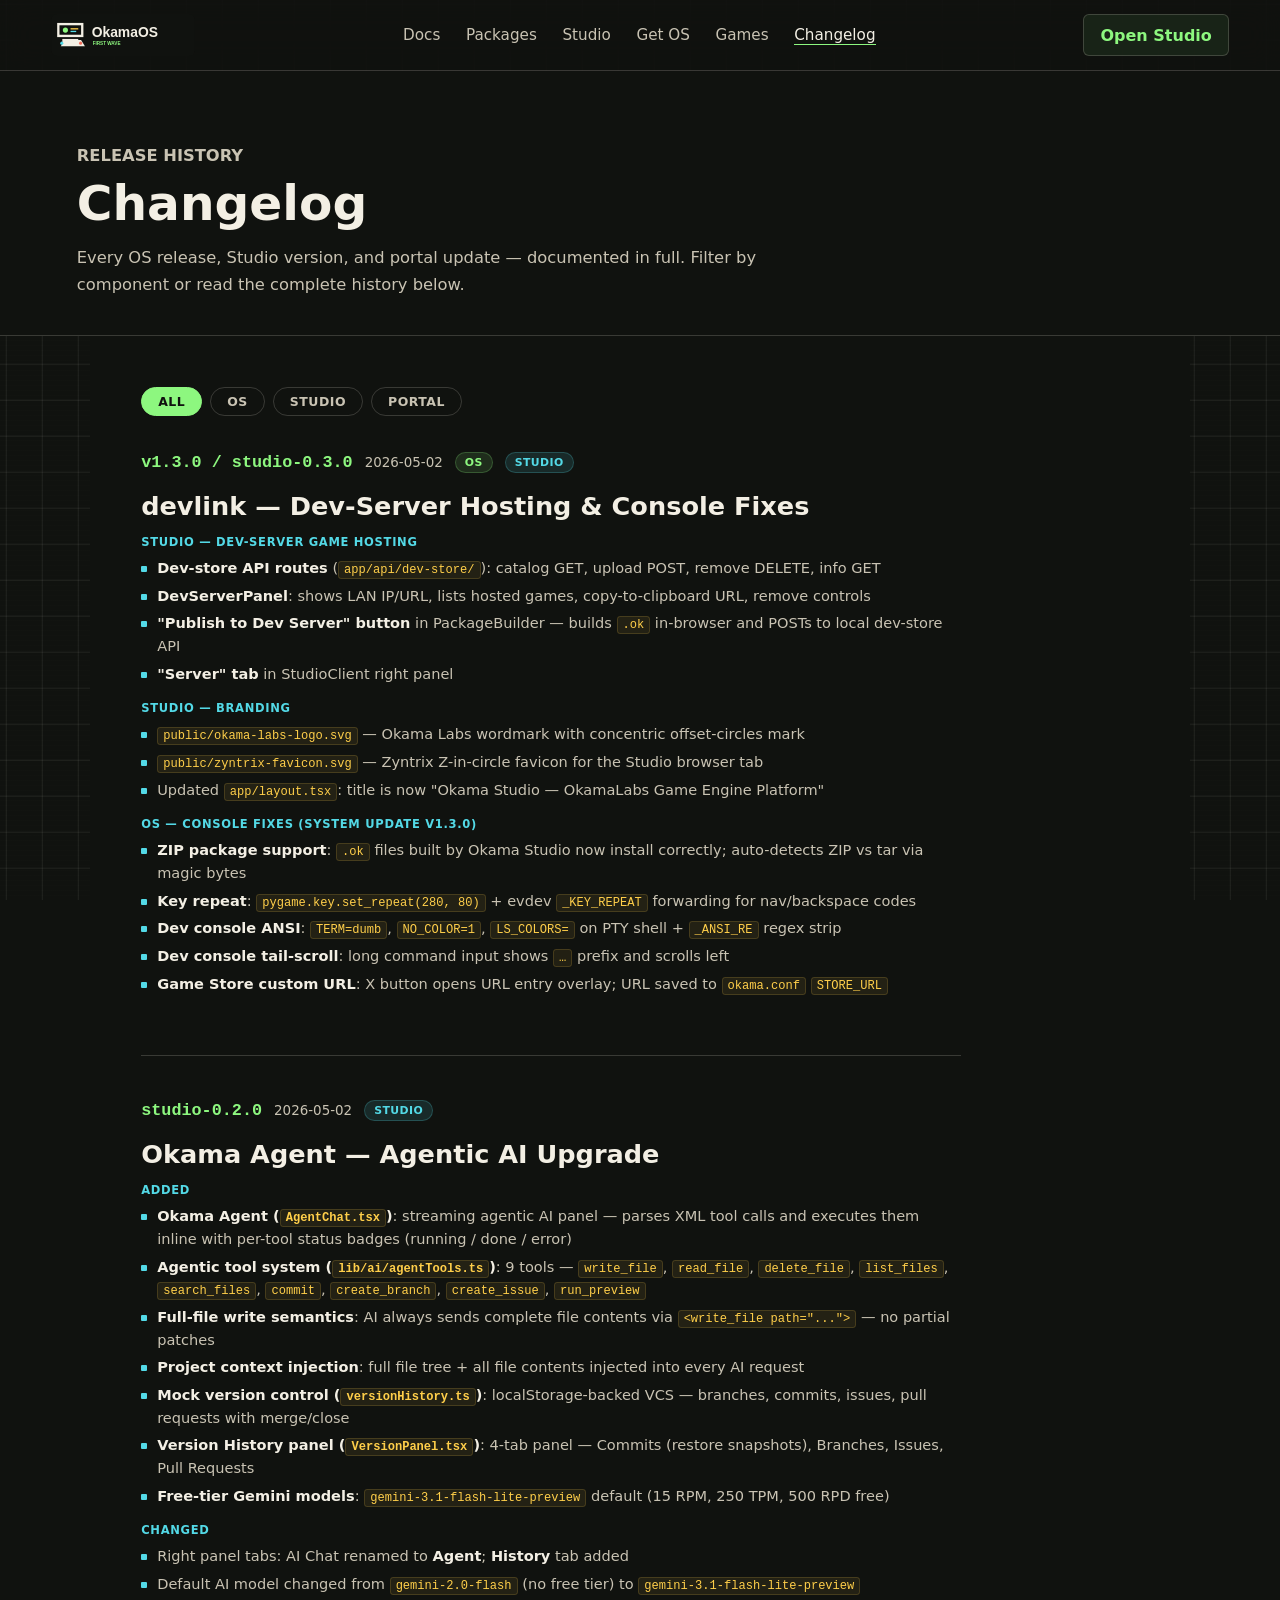
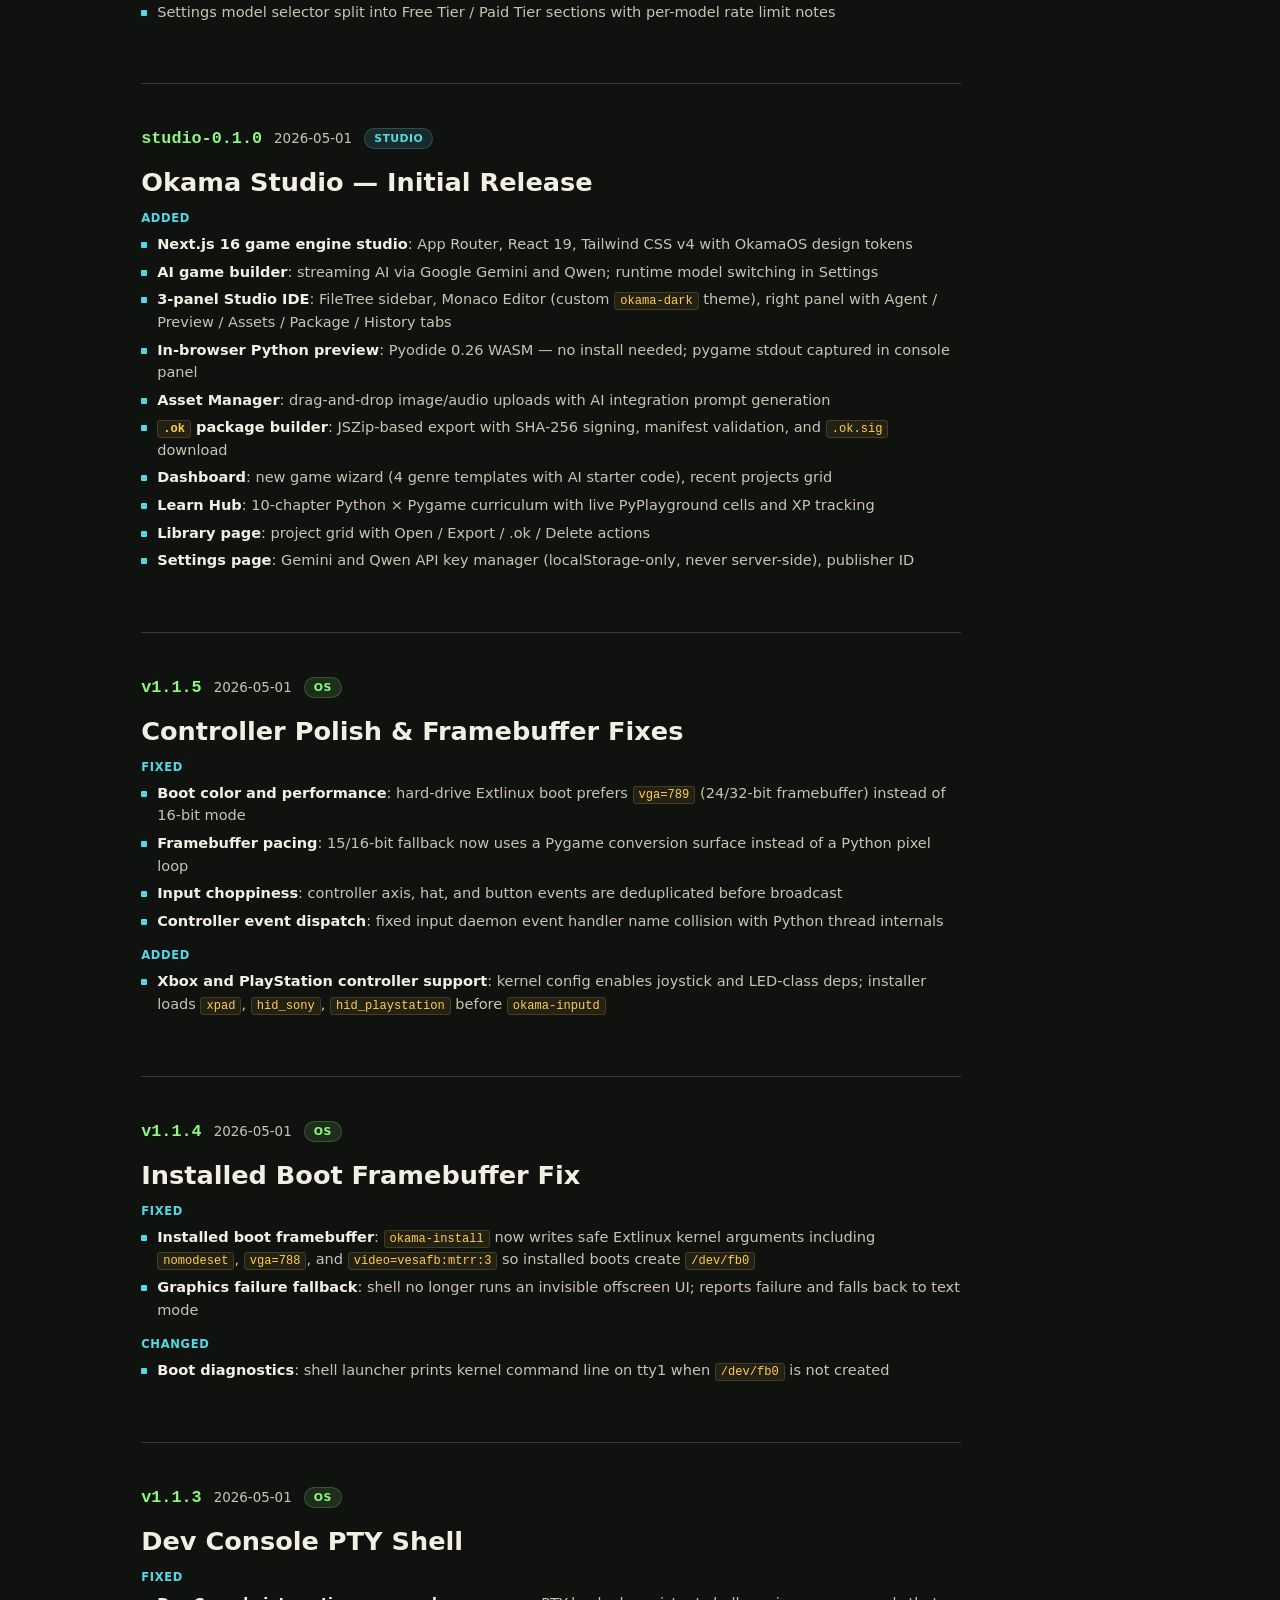
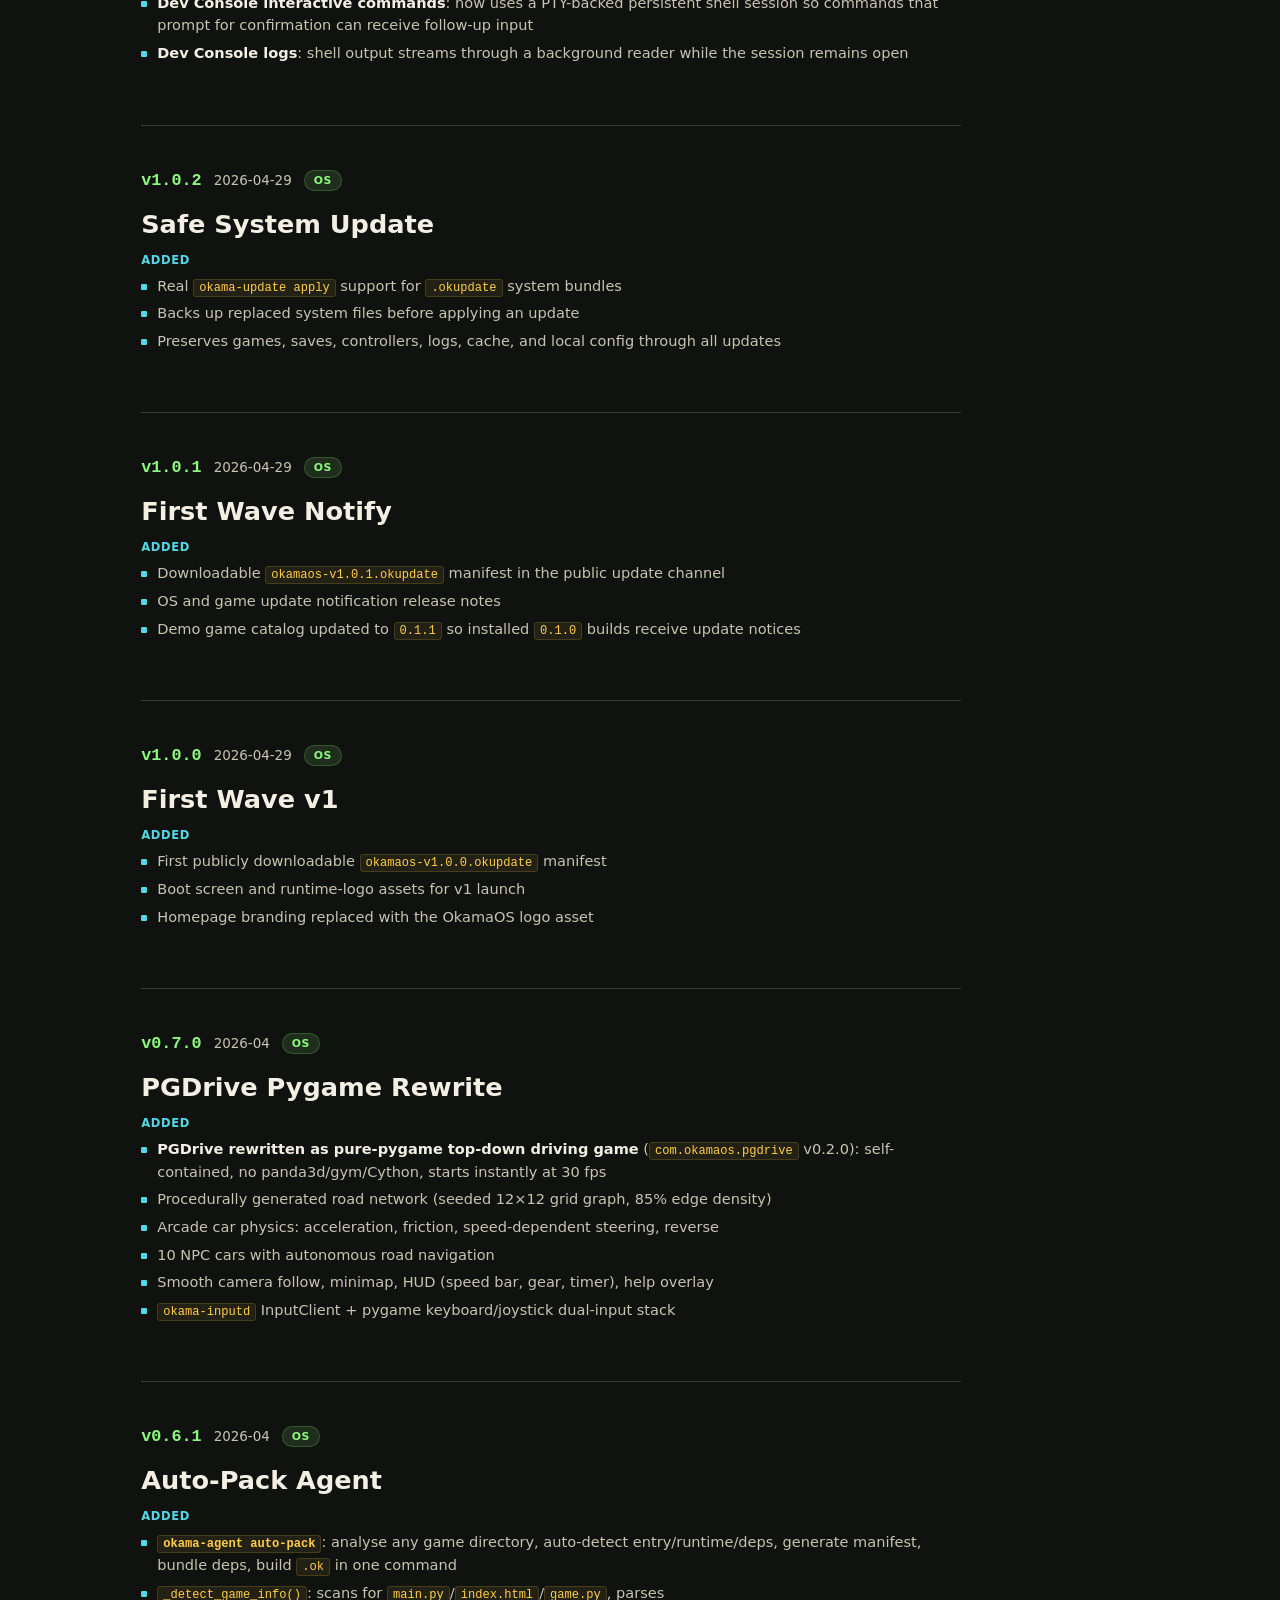
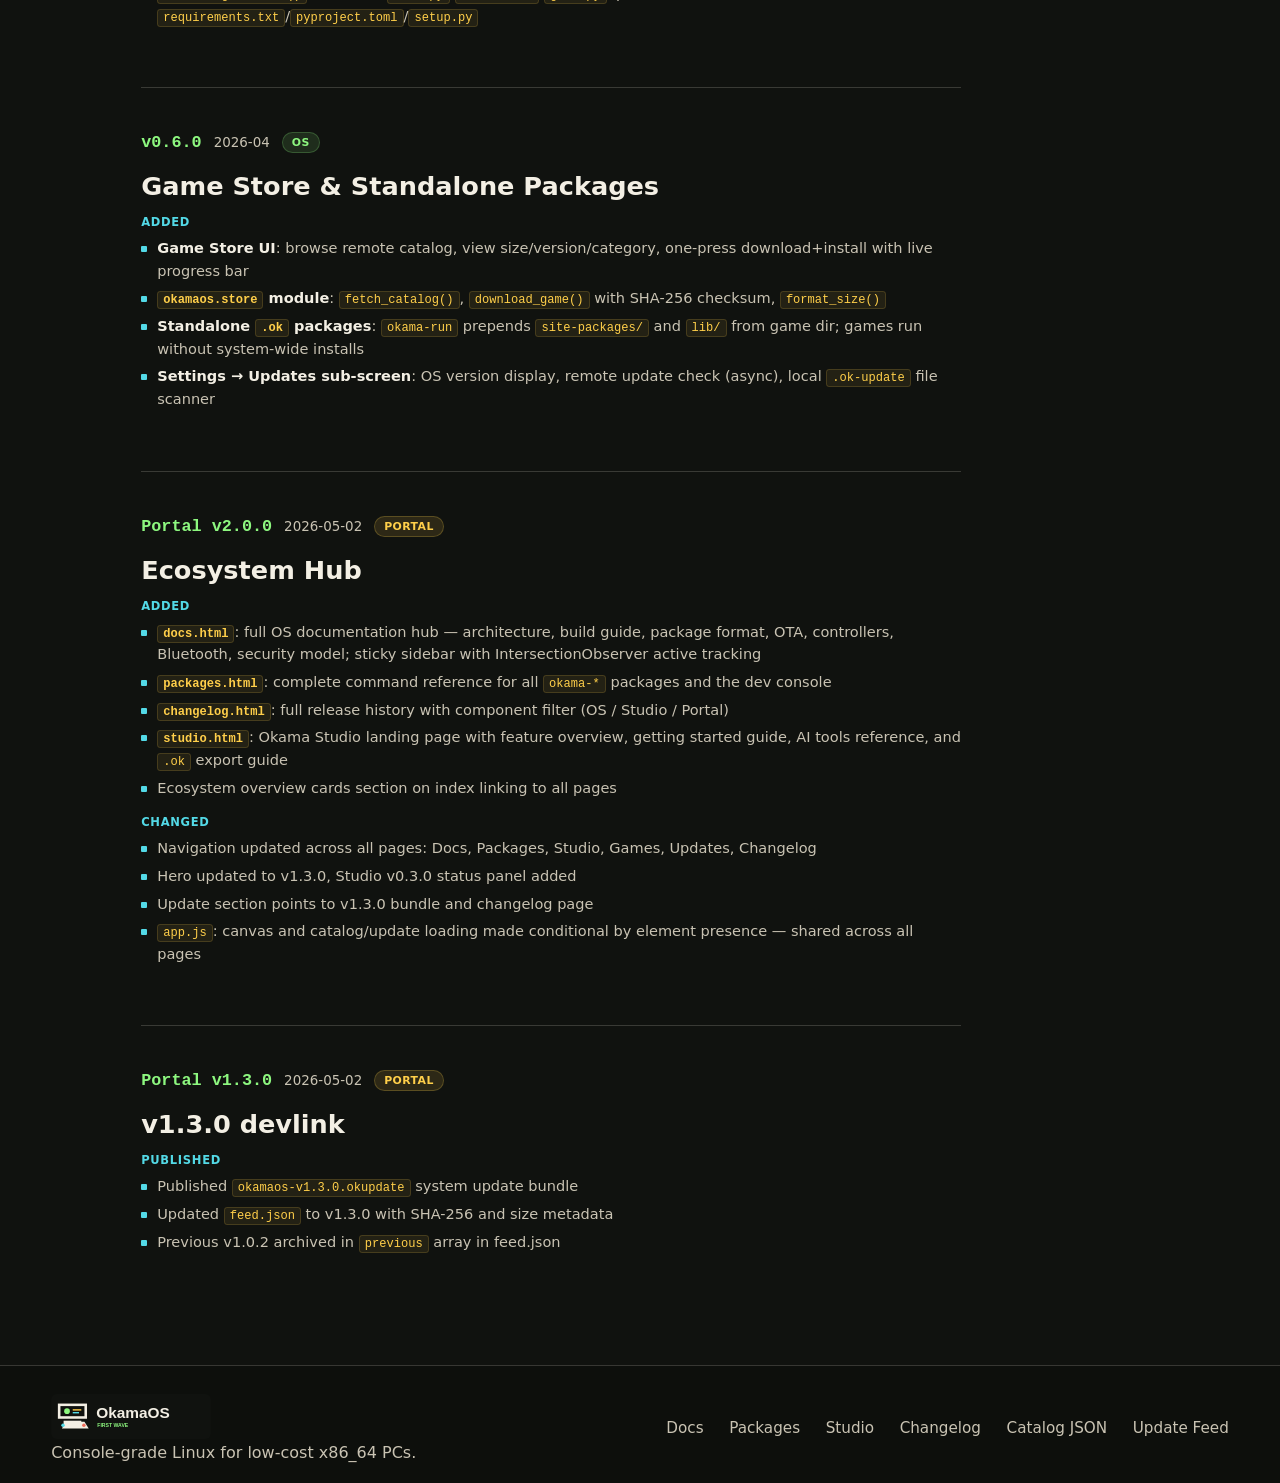
==== commit 2d15e778: "fix: mobile-first polish v2.1.0 — responsive nav, fixed h1 overflow, download section - Fix global h" ====
--- a/changelog.html
+++ b/changelog.html
@@ -10,21 +10,24 @@
     <link rel="icon" href="assets/okama-mark.svg" type="image/svg+xml">
     <link rel="stylesheet" href="styles.css">
   </head>
-  <body>
+  <body class="inner-page">
     <canvas id="signalCanvas" aria-hidden="true"></canvas>
     <header class="site-header">
       <a class="brand" href="index.html" aria-label="OkamaOS home">
         <img src="assets/okama-logo.svg" width="144" height="42" alt="OkamaOS">
       </a>
-      <nav aria-label="Primary navigation">
+      <nav id="primary-nav" aria-label="Primary navigation">
         <a href="docs.html">Docs</a>
         <a href="packages.html">Packages</a>
         <a href="studio.html">Studio</a>
+        <a href="index.html#get-started">Get OS</a>
         <a href="index.html#games">Games</a>
-        <a href="index.html#updates">Updates</a>
         <a href="changelog.html" aria-current="page">Changelog</a>
       </nav>
-      <a class="header-action" href="updates/feed.json">Feed JSON</a>
+      <a class="header-action" href="https://okamaos.zyntrix.solutions" target="_blank" rel="noopener">Open Studio</a>
+      <button class="nav-toggle" aria-label="Toggle menu" aria-expanded="false" aria-controls="primary-nav">
+        <span></span><span></span><span></span>
+      </button>
     </header>
 
     <div class="page-hero">
--- a/styles.css
+++ b/styles.css
@@ -29,6 +29,12 @@
   background: var(--ink);
   color: var(--paper);
   min-width: 320px;
+  overflow-x: hidden;
+}
+
+main {
+  position: relative;
+  background: var(--ink);
 }
 
 a {
@@ -163,6 +169,7 @@
   align-items: center;
   gap: clamp(28px, 6vw, 82px);
   padding: clamp(70px, 12vh, 132px) clamp(18px, 6vw, 88px) 8vh;
+  background: var(--ink);
 }
 
 .hero-copy {
@@ -186,10 +193,10 @@
 
 h1 {
   margin: 0;
-  font-size: clamp(3.25rem, 10.4vw, 8.8rem);
-  line-height: 0.9;
-  overflow-wrap: normal;
-  word-break: keep-all;
+  font-size: clamp(2.2rem, 5.5vw, 5rem);
+  line-height: 0.94;
+  overflow-wrap: break-word;
+  word-break: break-word;
 }
 
 .hero-logo-title img {
@@ -474,17 +481,6 @@
 }
 
 @media (max-width: 860px) {
-  .site-header {
-    align-items: flex-start;
-    flex-wrap: wrap;
-  }
-
-  .site-header nav {
-    order: 3;
-    width: 100%;
-    justify-content: space-between;
-  }
-
   .hero,
   .intro-grid,
   .split-grid,
@@ -512,14 +508,61 @@
   }
 }
 
+/* ─── Mobile nav ─── */
+@media (max-width: 720px) {
+  .site-header {
+    flex-wrap: nowrap;
+    position: relative;
+  }
+
+  .nav-toggle {
+    display: flex;
+  }
+
+  .site-header nav {
+    display: none;
+    position: absolute;
+    top: calc(100% + 1px);
+    left: 0;
+    right: 0;
+    flex-direction: column;
+    gap: 0;
+    background: rgba(12, 14, 11, 0.98);
+    border-bottom: 1px solid var(--line);
+    backdrop-filter: blur(20px);
+    z-index: 100;
+    padding: 8px 0;
+  }
+
+  .site-header nav.nav-open {
+    display: flex;
+  }
+
+  .site-header nav a {
+    padding: 12px clamp(18px, 4vw, 56px);
+    font-size: 1rem;
+    border-bottom: none;
+    width: 100%;
+  }
+
+  .site-header nav a:hover {
+    background: rgba(141, 247, 127, 0.06);
+    color: var(--paper);
+  }
+
+  .header-action {
+    display: none;
+  }
+
+  .page-hero h1 {
+    font-size: clamp(1.8rem, 8vw, 2.8rem) !important;
+  }
+}
+
 @media (max-width: 520px) {
-  .site-header {
-    gap: 12px;
-  }
-
-  .header-action,
   .button {
     width: 100%;
+    text-align: center;
   }
 
   .hero-actions,
@@ -528,11 +571,33 @@
     width: 100%;
   }
 
+  .hero-actions .button,
+  .inline-actions .button {
+    flex: 1 1 100%;
+  }
+
   .catalog-card,
   .update-card,
   .creator-steps article {
     padding: 16px;
   }
+
+  .eco-grid {
+    grid-template-columns: 1fr;
+  }
+
+  .studio-cta-bar {
+    flex-direction: column;
+    text-align: center;
+  }
+
+  .pkg-overview-grid {
+    grid-template-columns: 1fr 1fr;
+  }
+
+  .changelog-filters {
+    gap: 6px;
+  }
 }
 
 /* ─── Active nav indicator ─── */
@@ -541,21 +606,60 @@
   border-bottom: 1px solid var(--green);
 }
 
+/* ─── Mobile nav toggle ─── */
+.nav-toggle {
+  display: none;
+  flex-direction: column;
+  justify-content: center;
+  align-items: center;
+  gap: 5px;
+  width: 42px;
+  height: 42px;
+  background: rgba(243, 239, 228, 0.08);
+  border: 1px solid var(--line);
+  border-radius: 6px;
+  cursor: pointer;
+  padding: 0;
+  flex-shrink: 0;
+  margin-left: auto;
+}
+.nav-toggle span {
+  display: block;
+  width: 18px;
+  height: 2px;
+  background: var(--paper);
+  border-radius: 2px;
+  transition: transform 0.2s, opacity 0.2s;
+}
+.nav-toggle[aria-expanded="true"] span:nth-child(1) {
+  transform: translateY(7px) rotate(45deg);
+}
+.nav-toggle[aria-expanded="true"] span:nth-child(2) {
+  opacity: 0;
+}
+.nav-toggle[aria-expanded="true"] span:nth-child(3) {
+  transform: translateY(-7px) rotate(-45deg);
+}
+
 /* ─── Inner page hero ─── */
 .page-hero {
-  padding: clamp(64px, 10vh, 100px) clamp(18px, 6vw, 88px) clamp(32px, 5vh, 52px);
+  padding: clamp(48px, 8vh, 88px) clamp(18px, 6vw, 88px) clamp(28px, 4vh, 44px);
   border-bottom: 1px solid var(--line);
-  max-width: 860px;
+  background: var(--ink);
+  position: relative;
 }
 .page-hero h1 {
-  font-size: clamp(2.2rem, 6vw, 4.2rem);
-  line-height: 0.96;
-  margin: 8px 0 18px;
+  font-size: clamp(1.9rem, 3.8vw, 3.2rem) !important;
+  line-height: 1.05 !important;
+  margin: 8px 0 16px;
+  word-break: break-word;
+  overflow-wrap: break-word;
+  max-width: 820px;
 }
 .page-hero p {
   max-width: 680px;
   color: var(--muted);
-  font-size: 1.05rem;
+  font-size: 1.02rem;
   line-height: 1.65;
   margin: 0;
 }
@@ -693,6 +797,8 @@
   display: grid;
   grid-template-columns: 216px 1fr;
   align-items: start;
+  background: var(--ink);
+  position: relative;
 }
 .docs-sidebar {
   position: sticky;
@@ -701,6 +807,7 @@
   overflow-y: auto;
   padding: 28px 0 28px 0;
   border-right: 1px solid var(--line);
+  background: var(--ink);
 }
 .docs-nav-label {
   display: block;
@@ -1073,15 +1180,127 @@
   line-height: 1.5;
 }
 
+/* ─── Install / download section ─── */
+.install-grid {
+  display: grid;
+  grid-template-columns: repeat(auto-fit, minmax(260px, 1fr));
+  gap: 14px;
+  margin-top: 32px;
+}
+.install-card {
+  display: flex;
+  flex-direction: column;
+  padding: 22px 20px;
+  border: 1px solid var(--line);
+  border-radius: 8px;
+  background: rgba(24, 26, 22, 0.92);
+  transition: border-color 0.14s;
+}
+.install-card:hover {
+  border-color: rgba(141, 247, 127, 0.32);
+}
+.install-card-num {
+  display: inline-block;
+  font-family: "JetBrains Mono", ui-monospace, monospace;
+  font-size: 0.72rem;
+  font-weight: 900;
+  color: var(--cyan);
+  text-transform: uppercase;
+  letter-spacing: 0.06em;
+  margin-bottom: 12px;
+}
+.install-card h3 {
+  font-size: 1.05rem;
+  margin: 0 0 10px;
+  font-weight: 900;
+}
+.install-card p {
+  color: var(--muted);
+  font-size: 0.88rem;
+  line-height: 1.6;
+  margin: 0 0 16px;
+  flex: 1;
+}
+.install-steps {
+  list-style: none;
+  padding: 0;
+  margin: 0 0 20px;
+  display: grid;
+  gap: 8px;
+}
+.install-steps li {
+  display: flex;
+  gap: 10px;
+  font-size: 0.87rem;
+  color: var(--muted);
+  line-height: 1.5;
+}
+.install-steps li::before {
+  content: attr(data-step);
+  display: inline-flex;
+  align-items: center;
+  justify-content: center;
+  flex-shrink: 0;
+  width: 20px;
+  height: 20px;
+  border-radius: 50%;
+  background: rgba(83, 217, 230, 0.12);
+  border: 1px solid rgba(83, 217, 230, 0.22);
+  color: var(--cyan);
+  font-size: 0.7rem;
+  font-weight: 900;
+  font-family: "JetBrains Mono", ui-monospace, monospace;
+  margin-top: 1px;
+}
+.install-steps strong {
+  color: var(--paper);
+}
+.studio-cta-bar {
+  display: flex;
+  align-items: center;
+  justify-content: space-between;
+  flex-wrap: wrap;
+  gap: 14px;
+  margin-top: 40px;
+  padding: 20px 24px;
+  border: 1px solid rgba(83, 217, 230, 0.25);
+  border-radius: 8px;
+  background: rgba(83, 217, 230, 0.05);
+}
+.studio-cta-bar p {
+  margin: 0;
+  font-size: 1.0rem;
+  font-weight: 700;
+  color: var(--paper);
+  line-height: 1.4;
+}
+.studio-cta-bar p span {
+  color: var(--cyan);
+}
+.platform-tag {
+  display: inline-block;
+  padding: 2px 8px;
+  background: rgba(141, 247, 127, 0.1);
+  border: 1px solid rgba(141, 247, 127, 0.2);
+  border-radius: 4px;
+  color: var(--green);
+  font-size: 0.72rem;
+  font-weight: 900;
+  text-transform: uppercase;
+  letter-spacing: 0.04em;
+  margin-bottom: 10px;
+  font-family: "JetBrains Mono", ui-monospace, monospace;
+}
+
 /* ─── Responsive: inner pages ─── */
-@media (max-width: 860px) {
+@media (max-width: 640px) {
   .docs-wrap {
     grid-template-columns: 1fr;
   }
   .docs-sidebar {
     position: static;
     height: auto;
-    padding: 16px;
+    padding: 14px 16px;
     border-right: none;
     border-bottom: 1px solid var(--line);
     overflow-x: auto;
@@ -1097,7 +1316,7 @@
     border-left: none;
     border-radius: 4px;
     white-space: nowrap;
-    font-size: 0.8rem;
+    font-size: 0.78rem;
   }
   .docs-nav a:hover,
   .docs-nav a.active {
@@ -1108,4 +1327,7 @@
   .docs-nav-label {
     display: none;
   }
-}
+  .install-grid {
+    grid-template-columns: 1fr;
+  }
+}
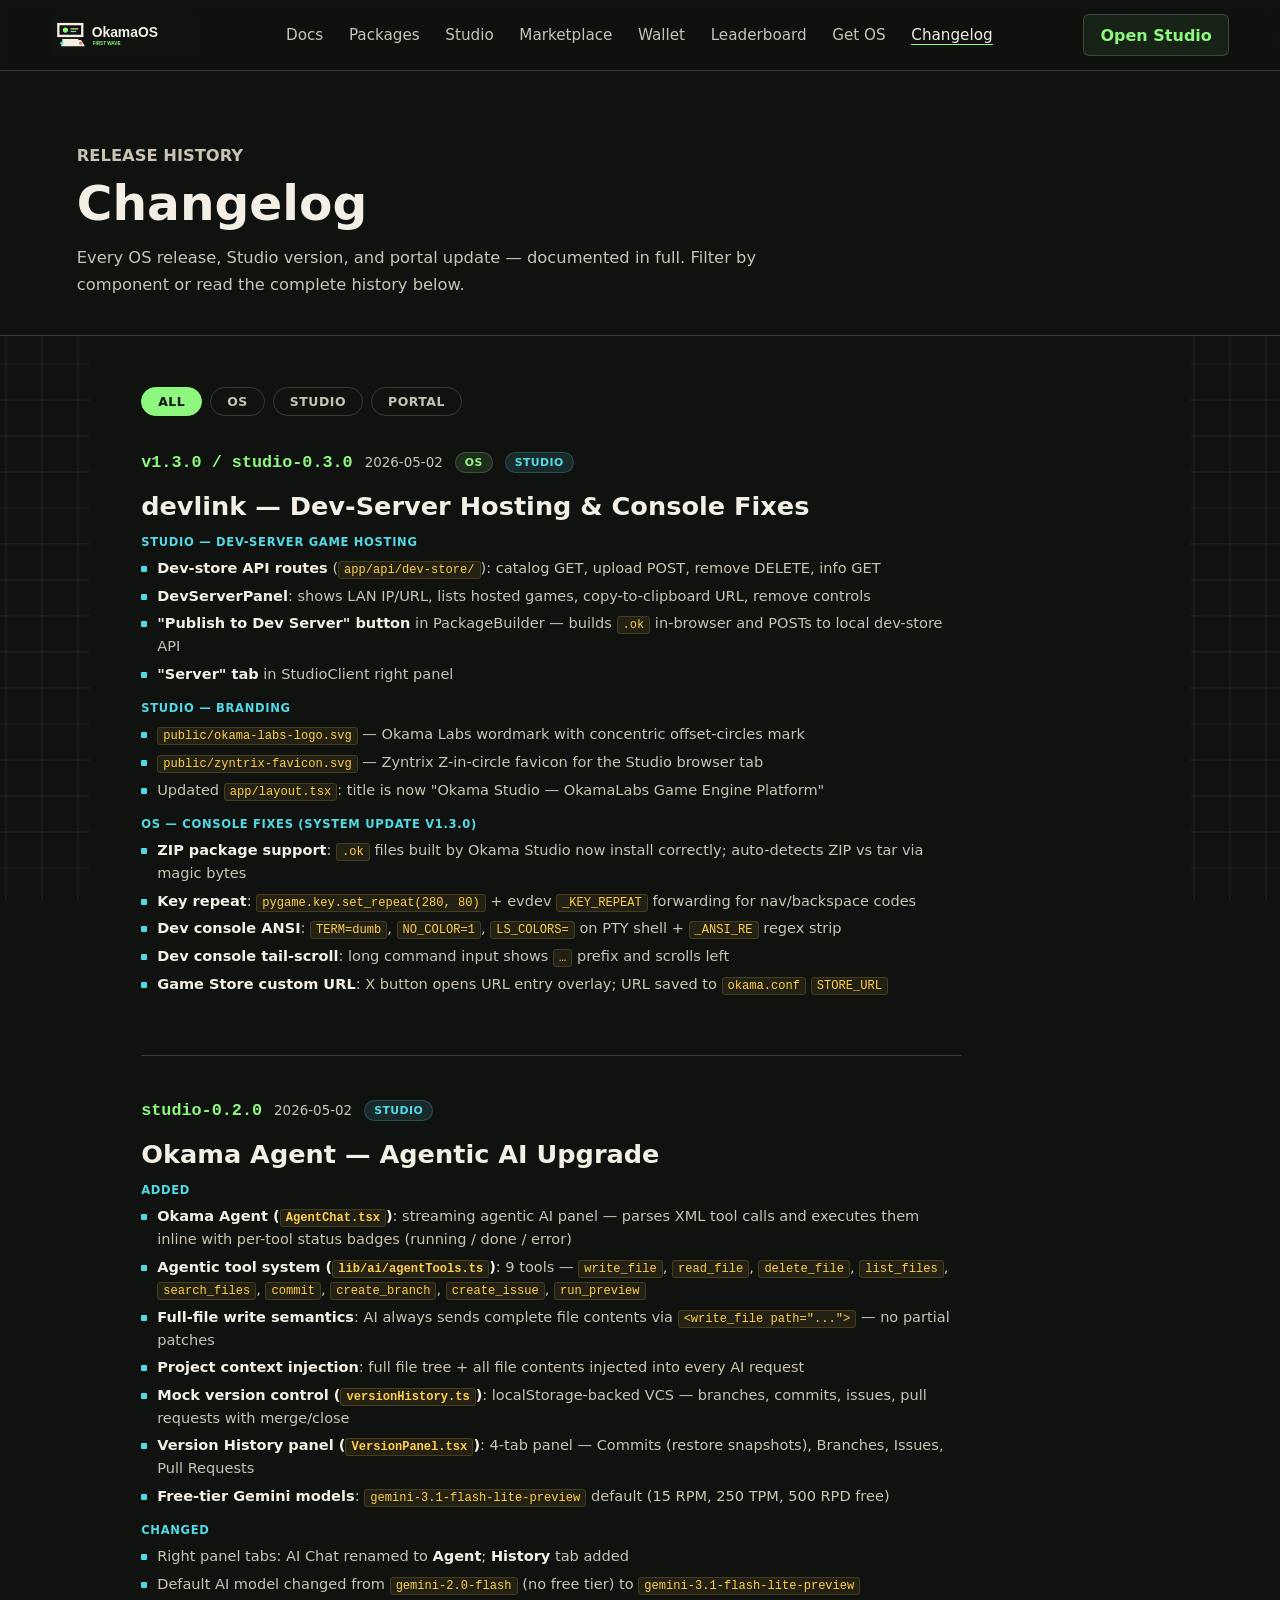
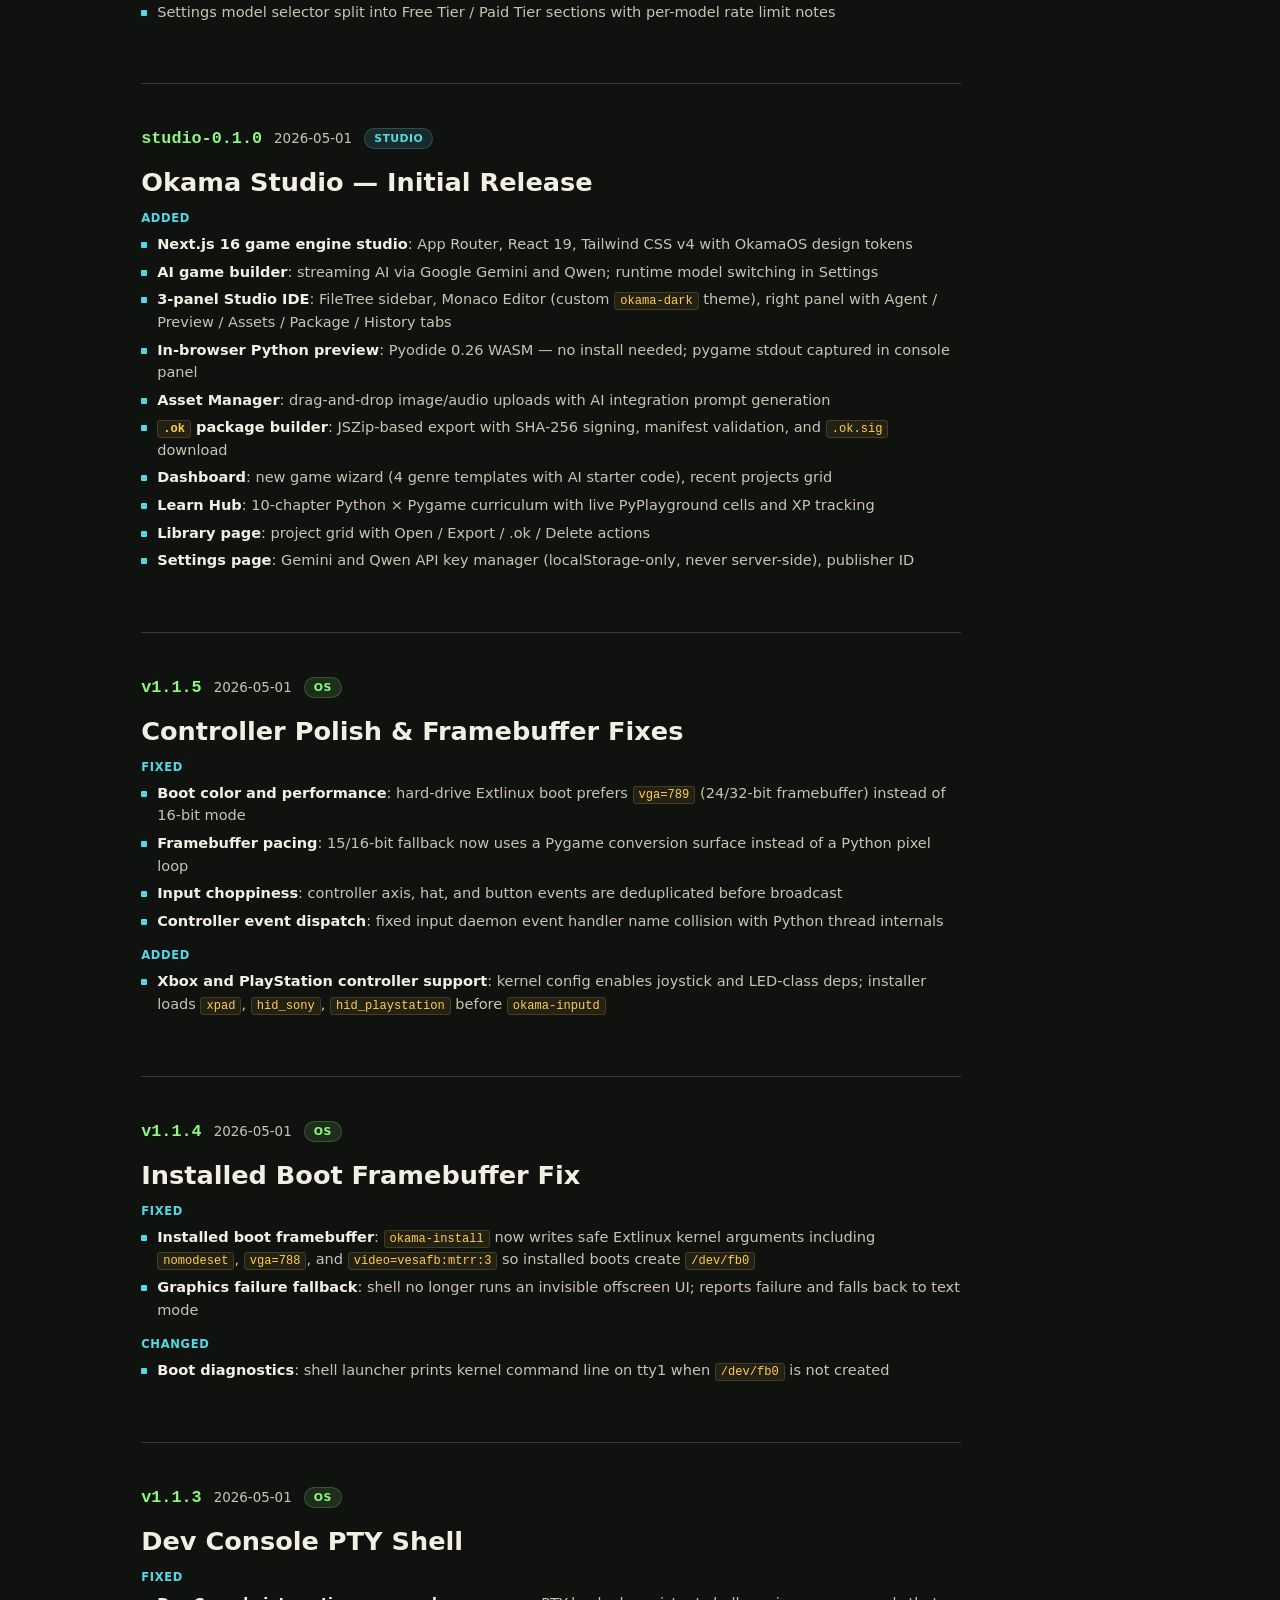
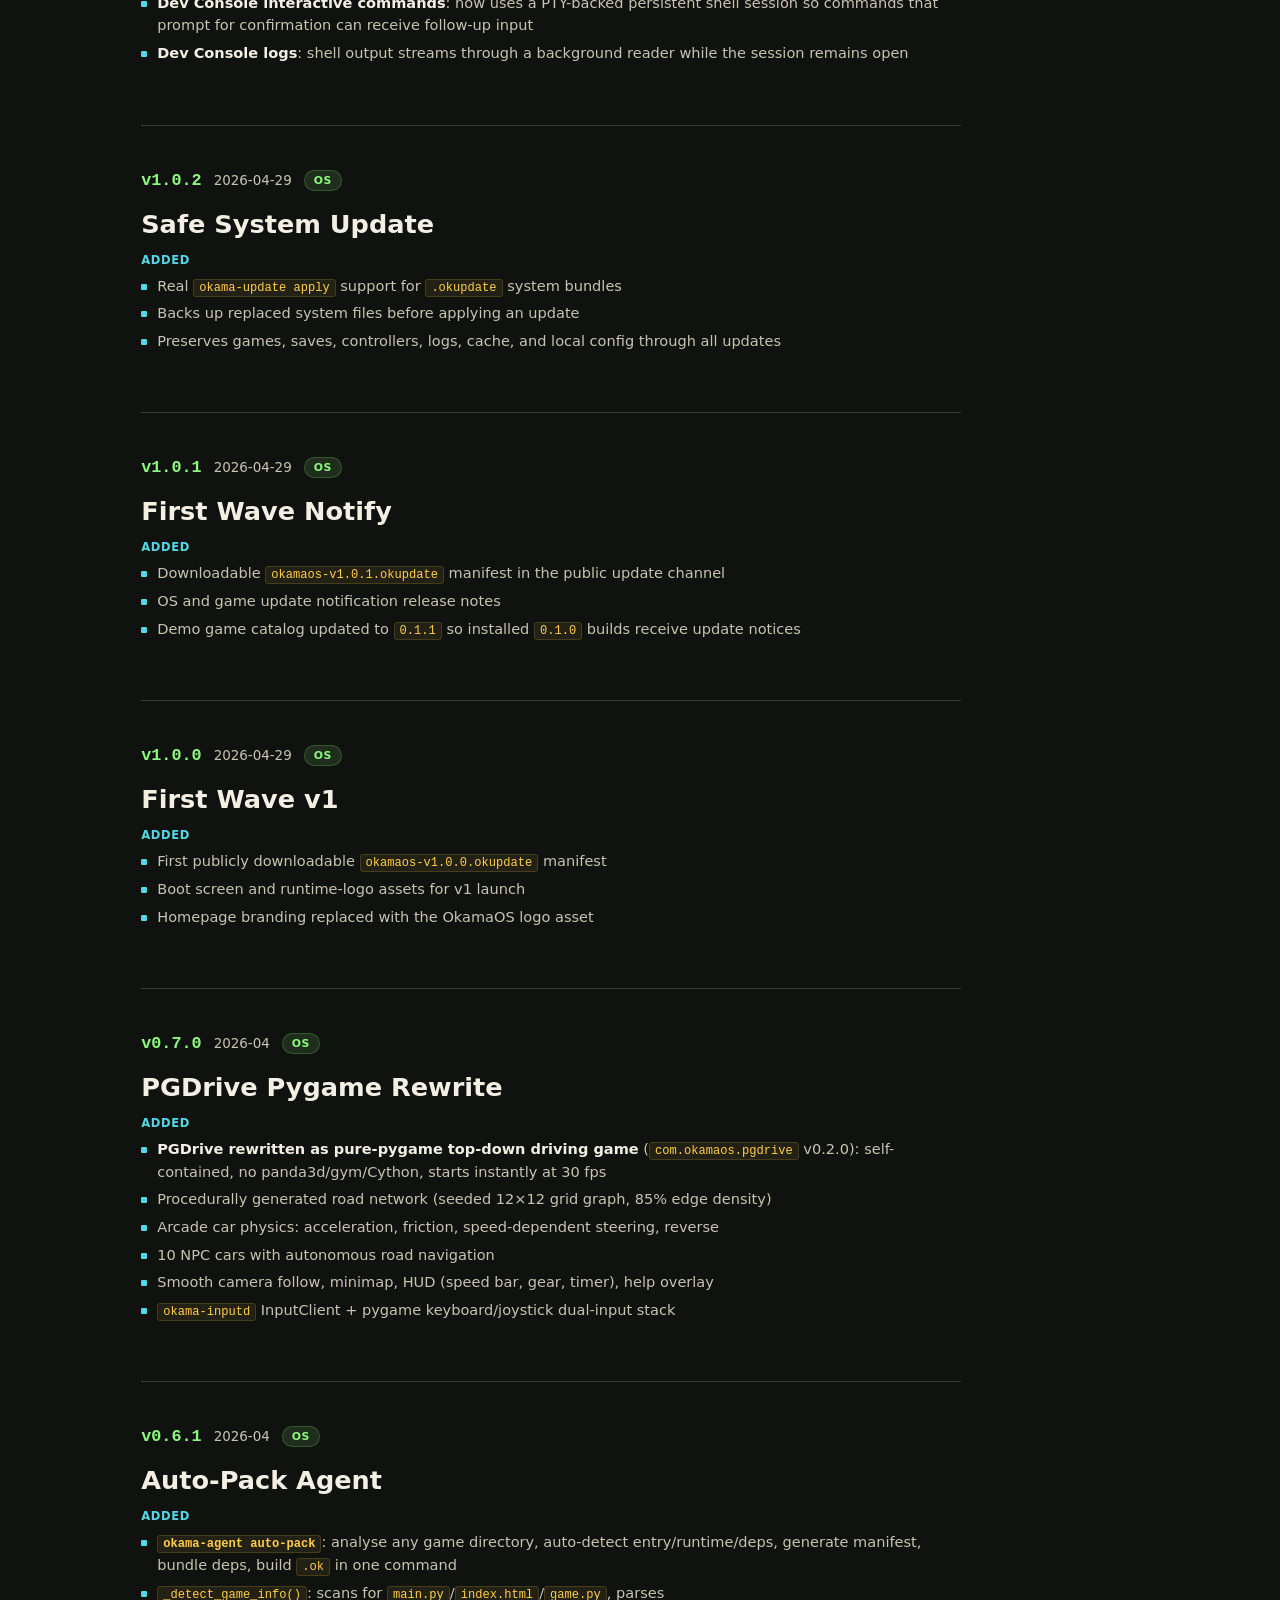
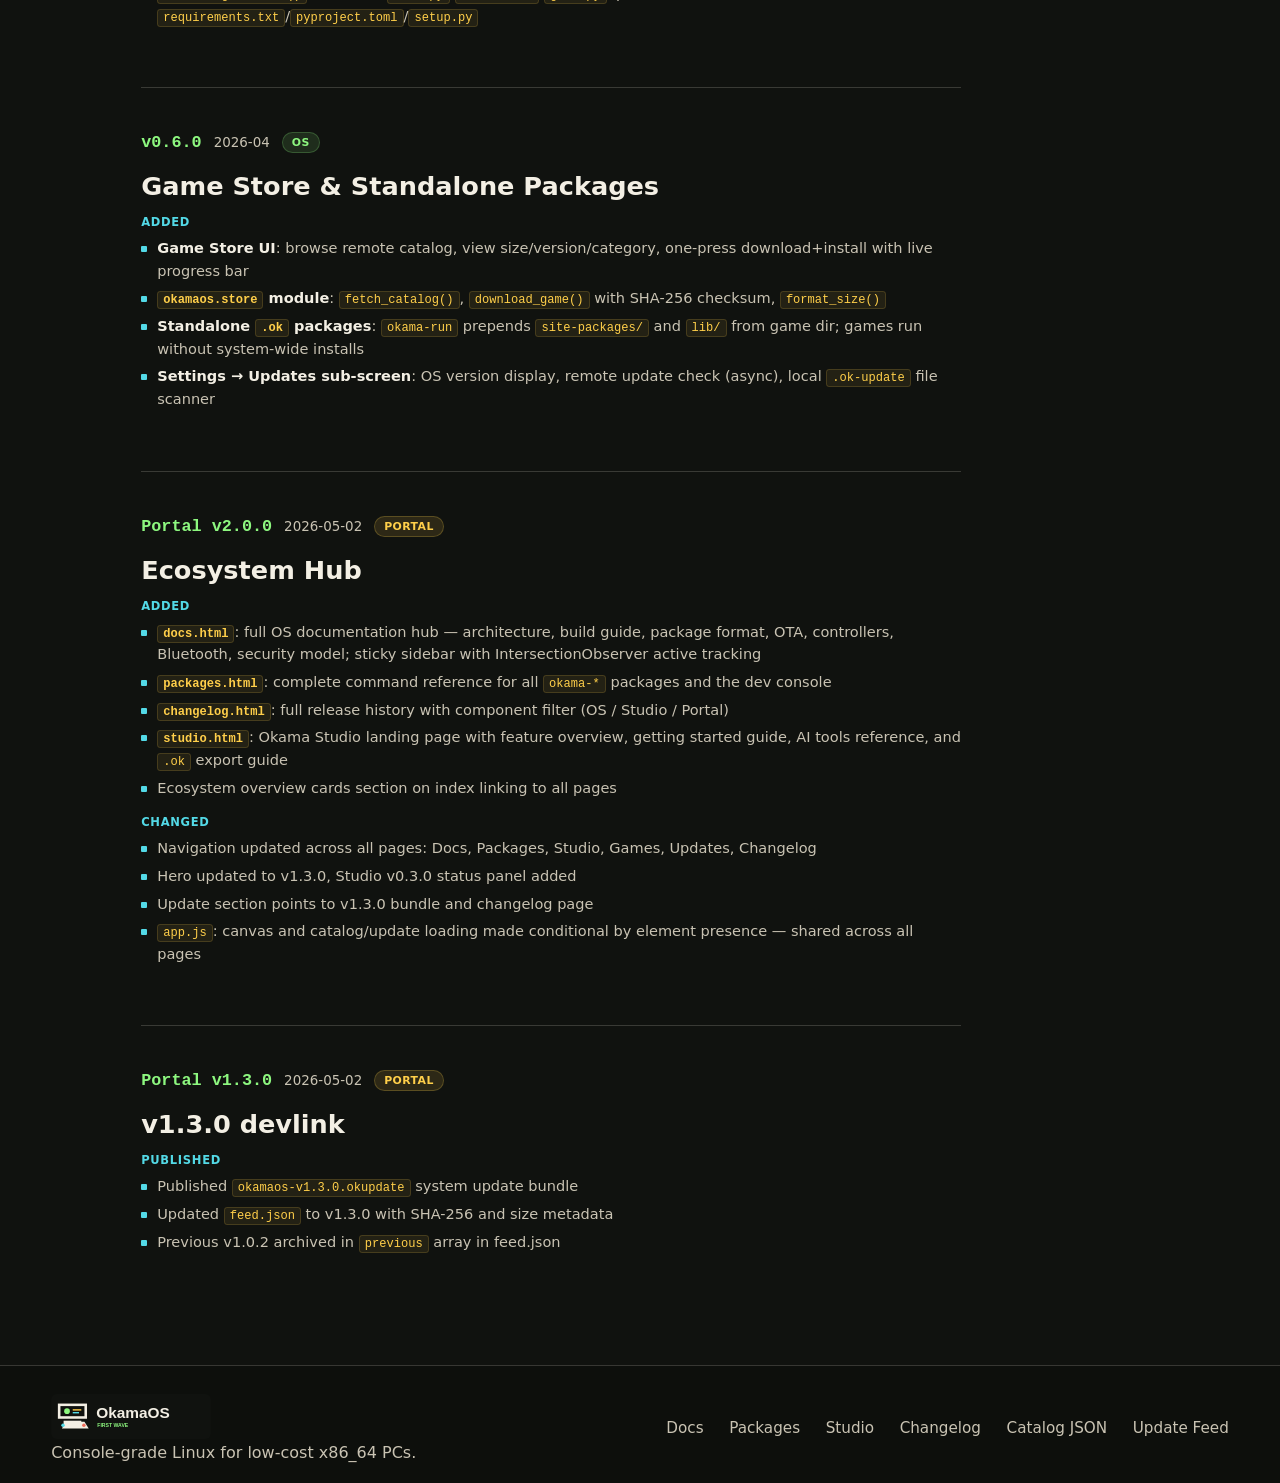
==== commit edb932b7: "feat: GTM launch polish — nav consistency, SEO, hero copy, social proof, mobile touch, fallback data" ====
--- a/changelog.html
+++ b/changelog.html
@@ -5,8 +5,20 @@
     <meta name="viewport" content="width=device-width, initial-scale=1">
     <meta name="theme-color" content="#10120f">
     <meta name="description"
-      content="OkamaOS full release history — OS, Studio, and portal changelog with version filter.">
+      content="OkamaOS full release history — every OS, Studio, and portal change documented. Filter by component.">
+    <meta name="robots" content="index, follow">
+    <meta property="og:type" content="website">
+    <meta property="og:url" content="https://zyntrixsolutions.github.io/okamaos/changelog.html">
+    <meta property="og:title" content="OkamaOS Changelog">
+    <meta property="og:description" content="Full release history for OkamaOS, Okama Studio, and the portal. Filter by component.">
+    <meta property="og:image" content="https://zyntrixsolutions.github.io/okamaos/assets/okama-mark.svg">
+    <meta name="twitter:card" content="summary_large_image">
+    <meta name="twitter:title" content="OkamaOS Changelog">
+    <meta name="twitter:description" content="Full release history for OkamaOS, Okama Studio, and the portal.">
+    <meta name="twitter:image" content="https://zyntrixsolutions.github.io/okamaos/assets/okama-mark.svg">
+    <link rel="canonical" href="https://zyntrixsolutions.github.io/okamaos/changelog.html">
     <title>OkamaOS | Changelog</title>
+    <link rel="manifest" href="site.webmanifest">
     <link rel="icon" href="assets/okama-mark.svg" type="image/svg+xml">
     <link rel="stylesheet" href="styles.css">
   </head>
@@ -20,8 +32,10 @@
         <a href="docs.html">Docs</a>
         <a href="packages.html">Packages</a>
         <a href="studio.html">Studio</a>
+        <a href="marketplace.html">Marketplace</a>
+        <a href="wallet.html">Wallet</a>
+        <a href="leaderboard.html">Leaderboard</a>
         <a href="index.html#get-started">Get OS</a>
-        <a href="index.html#games">Games</a>
         <a href="changelog.html" aria-current="page">Changelog</a>
       </nav>
       <a class="header-action" href="https://okamaos.zyntrix.solutions" target="_blank" rel="noopener">Open Studio</a>
--- a/styles.css
+++ b/styles.css
@@ -138,6 +138,9 @@
   font-weight: 800;
   border: 1px solid var(--line);
   white-space: nowrap;
+  touch-action: manipulation;
+  -webkit-tap-highlight-color: transparent;
+  cursor: pointer;
 }
 
 .header-action {
@@ -230,6 +233,57 @@
   gap: 12px;
   flex-wrap: wrap;
   margin-top: 28px;
+}
+
+/* ─── Hero social proof strip ─── */
+.hero-proof {
+  display: flex;
+  align-items: center;
+  flex-wrap: wrap;
+  gap: 8px;
+  margin-top: 22px;
+  font-size: 0.8rem;
+  font-weight: 700;
+  color: var(--muted);
+}
+.proof-link {
+  display: inline-flex;
+  align-items: center;
+  gap: 5px;
+  color: var(--paper);
+  text-decoration: none;
+  font-weight: 700;
+  border-bottom: 1px solid transparent;
+  transition: border-color 0.12s, color 0.12s;
+}
+.proof-link:hover {
+  color: var(--green);
+  border-bottom-color: var(--green);
+}
+.proof-sep {
+  color: rgba(201, 195, 179, 0.35);
+  font-size: 1rem;
+  line-height: 1;
+}
+.proof-item {
+  color: var(--muted);
+}
+
+/* ─── Footer GitHub link ─── */
+.footer-gh {
+  display: inline-flex;
+  align-items: center;
+  gap: 5px;
+  color: var(--muted);
+  text-decoration: none;
+  font-size: 0.8rem;
+  font-weight: 700;
+  margin-top: 6px;
+  width: max-content;
+  transition: color 0.12s;
+}
+.footer-gh:hover {
+  color: var(--green);
 }
 
 .hero-panel,
